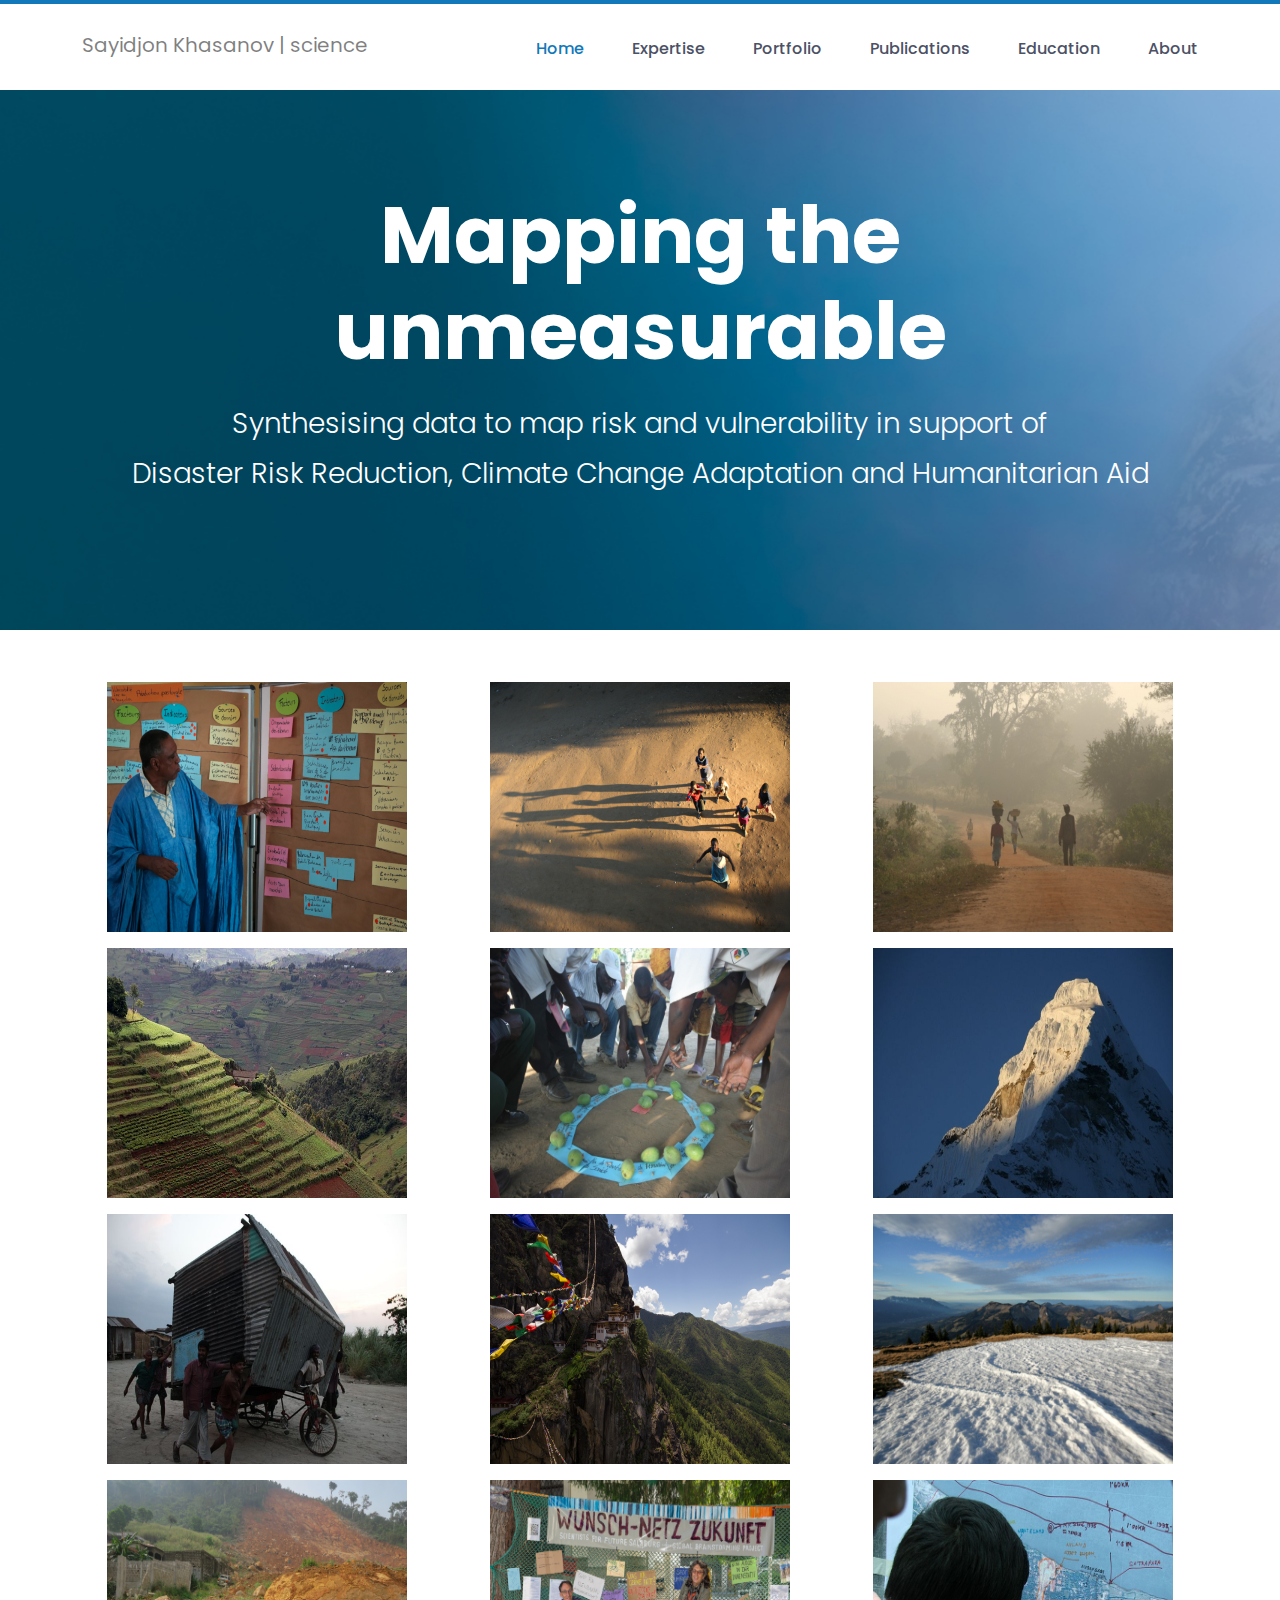
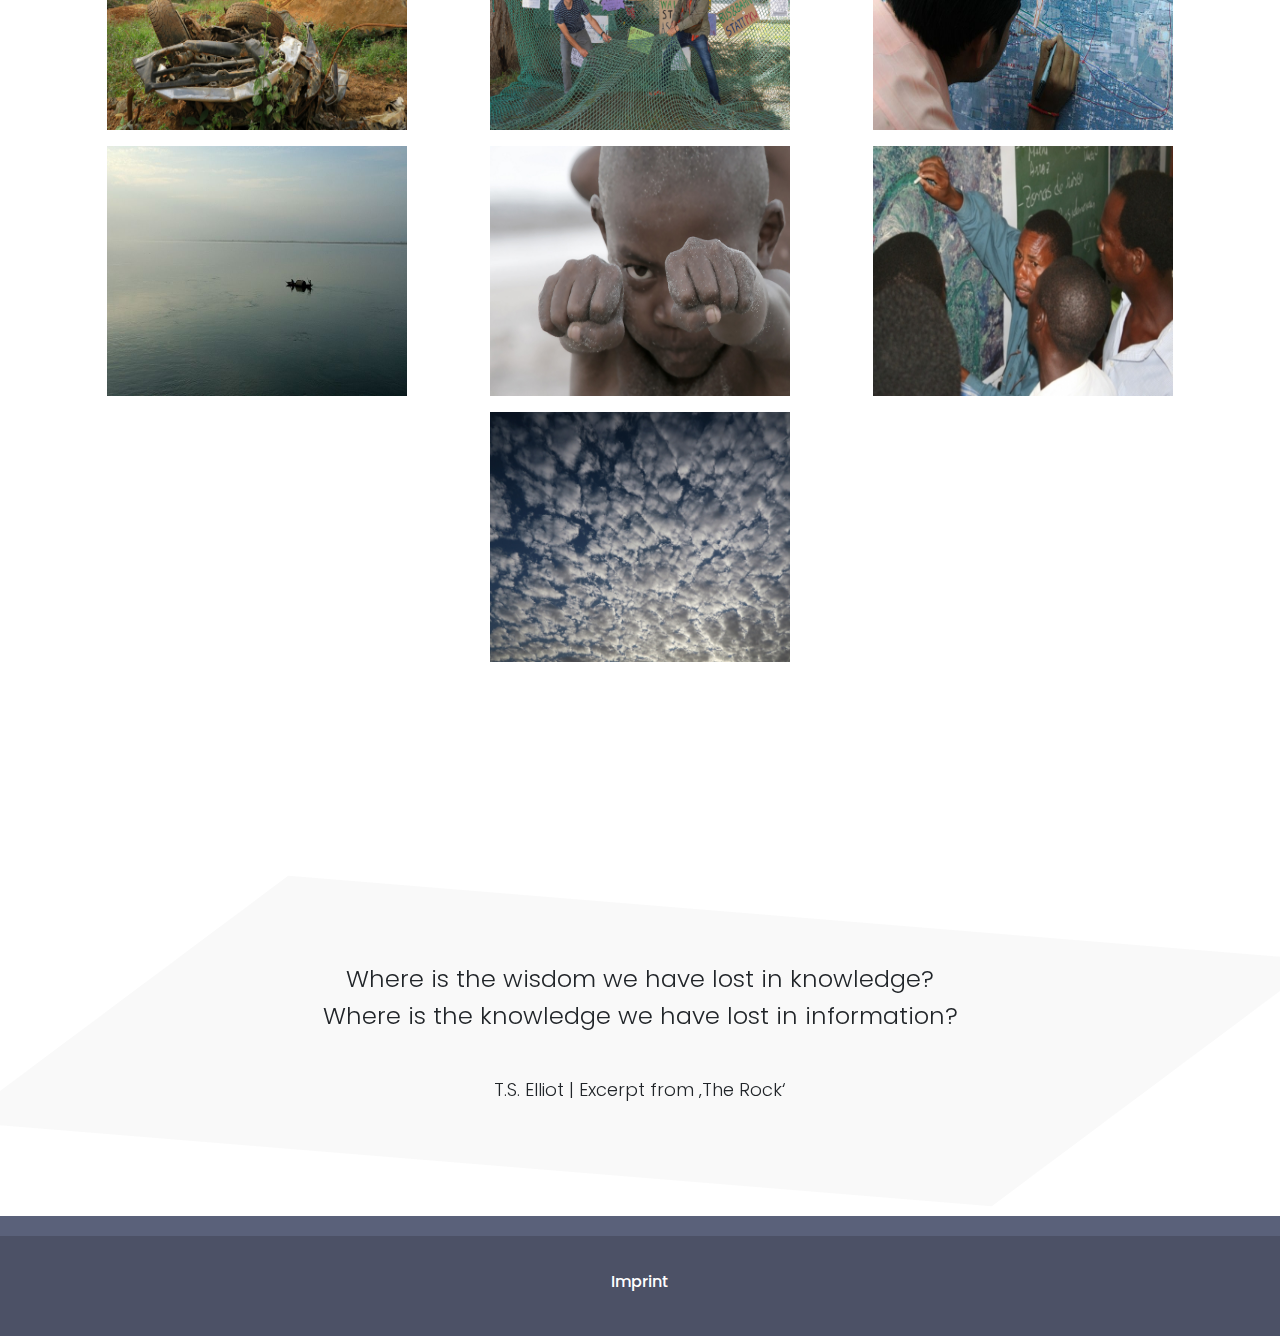
==== index.html @ e7ad840d "new change education and portfolio" ====
<!DOCTYPE html>
<html lang="en">
  <head>
    <meta charset="UTF-8" />
    <meta http-equiv="X-UA-Compatible" content="IE=edge" />
    <meta name="viewport" content="width=device-width, initial-scale=1.0" />
    <title>Document</title>
    <link rel="stylesheet" href="./css/bootstrap.css" />
    <link rel="stylesheet" href="./css/style.css" />
    <link rel="preconnect" href="https://fonts.googleapis.com" />
    <link rel="preconnect" href="https://fonts.gstatic.com" crossorigin />
    <link
      href="https://fonts.googleapis.com/css2?family=Poppins:wght@100;200;300;400;500;600;700;800;900&display=swap"
      rel="stylesheet"
    />
  </head>
  <body>
    <!-- navbar -->
    <div class="navbar-line position-fixed w-100 z-3 top-0"></div>

    <nav class="navbar position-fixed w-100 bg-white z-2 top-0">
      <div class="container">
        <div class="navbar-logo text-black-50">Sayidjon Khasanov | science</div>
        <ul
          class="navbar-links list-unstyled d-lg-flex d-none align-items-center mt-4 gap-5"
        >
          <li>
            <a
              href="index.html"
              class="navbar-link text-decoration-none blue-color"
              >Home</a
            >
          </li>
          <li>
            <a href="exspertise.html" class="navbar-link text-decoration-none"
              >Expertise</a
            >
          </li>
          <li>
            <a href="portfolio.html" class="navbar-link text-decoration-none"
              >Portfolio</a
            >
          </li>
          <li>
            <a href="publications.html" class="navbar-link text-decoration-none"
              >Publications</a
            >
          </li>
          <li>
            <a href="teaching.html" class="navbar-link text-decoration-none"
              >Education</a
            >
          </li>
          <li>
            <a href="about.html" class="navbar-link text-decoration-none"
              >About</a
            >
          </li>
        </ul>

        <div class="navbar-bar d-block d-lg-none" onclick="myFunction(this)">
          <div class="bar1"></div>
          <div class="bar2"></div>
          <div class="bar3"></div>
        </div>
      </div>
    </nav>

    <div class="navbar-screen d-none position-fixed flex-column w-100">
      <a href="" class="text-decoration-none py-3">Home</a>
      <a href="exspertise.html" class="text-decoration-none py-3">Expertise</a>
      <a href="portfolio.html" class="text-decoration-none py-3">Portfolio</a>
      <a href="publications.html" class="text-decoration-none py-3"
        >Publications</a
      >
      <a href="teaching.html" class="text-decoration-none py-3">Teaching</a>
      <a href="about.html" class="text-decoration-none py-3">About</a>
    </div>
    <!-- navbar end -->

    <!-- header -->
    <header class="header d-flex justify-content-center align-items-center">
      <div class="container">
        <h1 class="display-1 fw-bold header-heading text-white text-center">
          Mapping the unmeasurable
        </h1>
        <p class="text-center text-white fs-3 mb-2 fw-light mt-4">
          Synthesising data to map risk and vulnerability in support of
        </p>

        <p class="text-center text-white fs-3 mb-2 fw-light">
          Disaster Risk Reduction, Climate Change Adaptation and Humanitarian
          Aid
        </p>
      </div>
    </header>
    <!-- header end-->

    <!-- images -->
    <div class="container mt-5">
      <div class="row d-flex text-center gap-2">
        <div class="col p-1">
          <div class="box-2">
            <img src="images/col-1.jpg" alt="" />
          </div>
        </div>

        <div class="col p-1">
          <div class="box-2">
            <img src="images/col-2.jpg" alt="" />
          </div>
        </div>

        <div class="col p-1">
          <div class="box-2">
            <img src="images/col-3.jpg" alt="" />
          </div>
        </div>

        <div class="col p-1">
          <div class="box-2">
            <img src="images/col-4.jpg" alt="" />
          </div>
        </div>

        <div class="col p-1">
          <div class="box-2">
            <img src="images/col-5 (2).jpg" alt="" />
          </div>
        </div>

        <div class="col p-1">
          <div class="box-2">
            <img src="images/col-7.jpg" alt="" />
          </div>
        </div>

        <div class="col p-1">
          <div class="box-2">
            <img src="images/col-6.jpg" alt="" />
          </div>
        </div>

        <div class="col p-1">
          <div class="box-2">
            <img src="images/col-8.jpg" alt="" />
          </div>
        </div>

        <div class="col p-1">
          <div class="box-2">
            <img src="images/col-9.jpg" alt="" />
          </div>
        </div>

        <div class="col p-1">
          <div class="box-2">
            <img src="images/col-10.jpg" alt="" />
          </div>
        </div>

        <div class="col p-1">
          <div class="box-2">
            <img src="images/col-11.jpg" alt="" />
          </div>
        </div>

        <div class="col p-1">
          <div class="box-2">
            <img src="images/col-12.jpg" alt="" />
          </div>
        </div>

        <div class="col p-1">
          <div class="box-2">
            <img src="images/col-13.jpg" alt="" />
          </div>
        </div>

        <div class="col p-1">
          <div class="box-2">
            <img src="images/col-14.jpg" alt="" />
          </div>
        </div>

        <div class="col p-1">
          <div class="box-2">
            <img src="images/col-15.jpg" alt="" />
          </div>
        </div>

        <div class="col p-1">
          <div class="box-2">
            <img src="images/col-16.jpg" alt="" />
          </div>
        </div>
      </div>
    </div>
    <!-- images end -->

    <!-- title -->
    <div
      class="title position-relative d-flex justify-content-center align-items-center"
    >
      <div class="z-2 bg-text text-center">
        <h2 class="display-1">
          Where is the wisdom we have lost in knowledge?
        </h2>
        <h2 class="display-1">
          Where is the knowledge we have lost in information?
        </h2>
        <p class="mt-5 display-1">T.S. Elliot | Excerpt from ‚The Rock‘</p>
      </div>

      <div
        class="z-1 container text-center title-text position-absolute top-0"
      ></div>
    </div>
    <!-- title end -->

    <!-- footer -->
    <div class="footer">
      <div class="footer-line"></div>

      <div
        class="footer-container d-flex justify-content-center align-items-center"
      >
        <h6>Imprint</h6>
      </div>
    </div>
    <!-- footer end -->
  </body>
  <script src="./js/bootstrap.bundle.min.js"></script>
  <script src="./js/script.js"></script>
</html>
---- css/style.css ----
* {
  font-family: "Poppins";
  font-weight: 400;
}
.navbar-line {
  border: 2px solid #1278b9;
}
.navbar {
  min-height: 90px;
  top: 0;
}
.navbar-logo {
  font-size: 20px;
}
.navbar-link {
  color: #4c5166;
  font-weight: 500;
  font-size: 16px;
}
.blue-color,
.navbar-link:hover,
.navbar-link:active {
  color: #1278b9;
}
.navbar-bar {
  display: inline-block;
  cursor: pointer;
}
.bar1,
.bar2,
.bar3 {
  width: 35px;
  height: 5px;
  margin: 6px 0;
  transition: 0.4s;
  background-color: #1278b9;
}
.change {
  transform: rotate(360deg);
  transition: 0.5s;
}
.change .bar1 {
  transform: translate(0, 11px) rotate(-45deg);
}
.change .bar2 {
  opacity: 0;
}
.change .bar3 {
  transform: translate(0, -11px) rotate(45deg);
}
.navbar-screen {
  top: 90px;
  height: 195px;
  overflow: scroll;
}
.navbar-screen a {
  display: flex;
  align-items: center;
  padding-left: 8%;
  color: #333;
  background-color: white;
}
.navbar-screen a:hover {
  background-color: #1278b9;
  color: white;
  width: 100%;
}
/* header */
.header {
  background-image: url(../images/heading_bg.jpg);
  min-height: 570px;
  background-size: cover;
  margin-top: 60px;
  background-attachment: fixed;
}

/* images */
.box-1 img {
  width: 300px;
  height: 250px;
}

.box-2 img {
  width: 300px;
  height: 250px;
}

.box-2 {
  overflow: hidden;
}

.box-2 img:hover {
  transform: scale(1.1);
  transition: 1s;
}
/* images end */

/* title */
.title {
  margin-top: 200px;
  width: 100%;
  height: 350px;
  overflow: hidden;
}
.title-text {
  width: 100%;
  height: 100%;
  background-color: rgba(226, 226, 226, 0.2);
  transform: skew(-50deg) rotateX(45deg) rotate(6deg);
}

.title-text h2 {
  font-weight: 400;
}

.bg-text h2 {
  font-size: 24px;
}

.bg-text p {
  font-size: 18px;
}
/* title end */

/* footer */
.footer-line {
  width: 100%;
  height: 20px;
  background-color: #5a617a;
}

.footer-container {
  width: 100%;
  height: 100px;
  background-color: #4c5166;
  color: rgba(255, 255, 255, 1);
  font-weight: 300;
}
/* footer end */
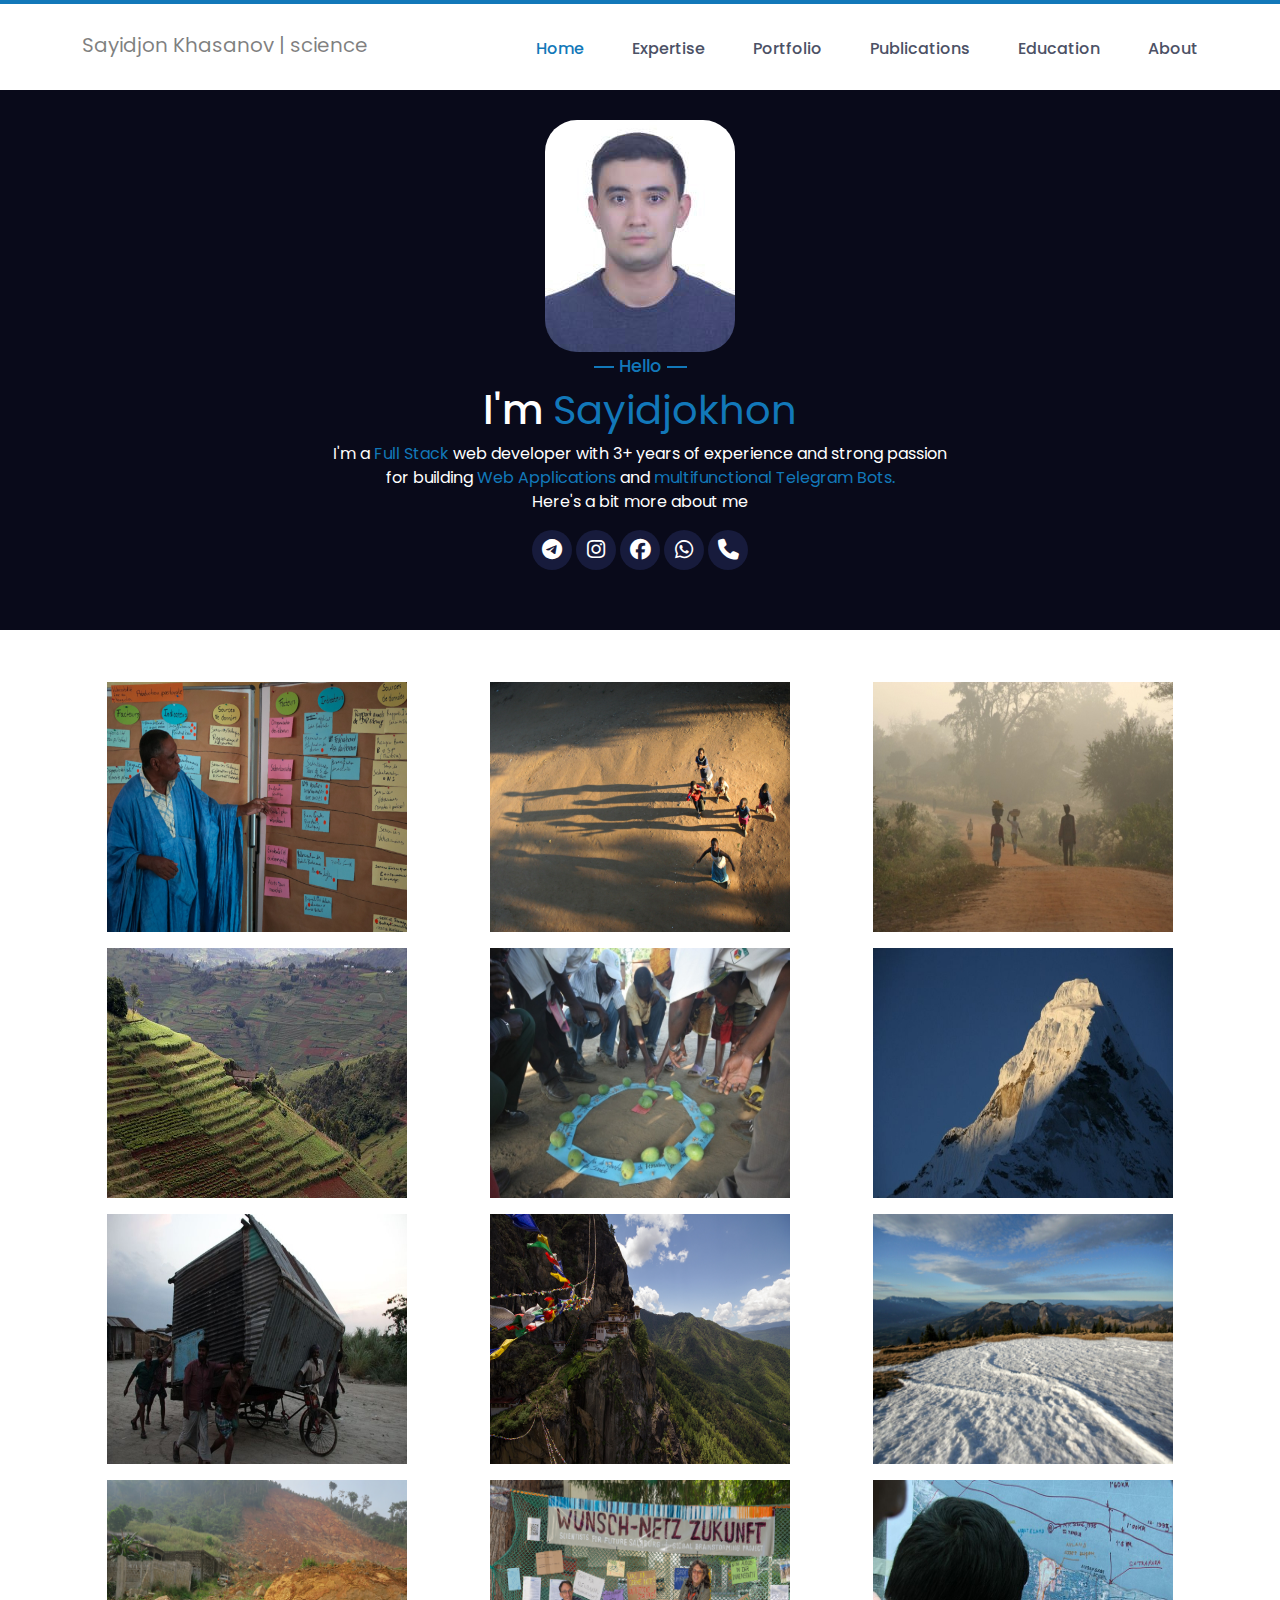
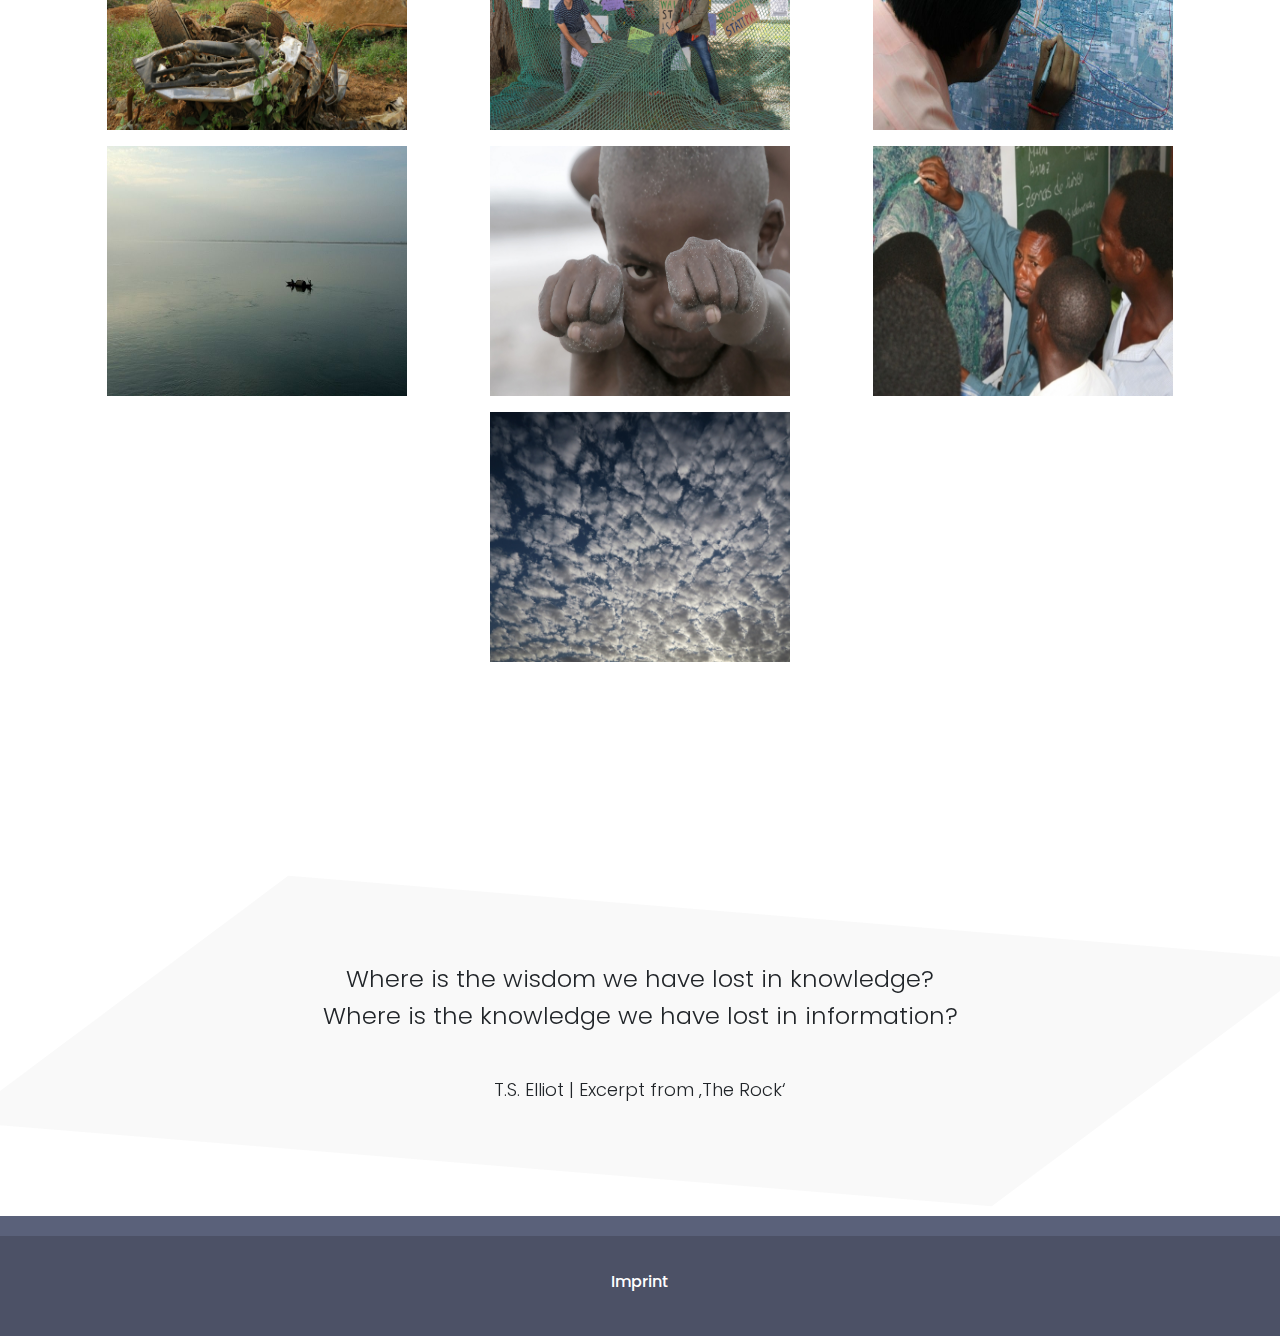
==== commit 38e57e43: "new home" ====
--- a/index.html
+++ b/index.html
@@ -13,6 +13,10 @@
       href="https://fonts.googleapis.com/css2?family=Poppins:wght@100;200;300;400;500;600;700;800;900&display=swap"
       rel="stylesheet"
     />
+    <link
+      rel="stylesheet"
+      href="https://cdnjs.cloudflare.com/ajax/libs/font-awesome/6.5.1/css/all.min.css"
+    />
   </head>
   <body>
     <!-- navbar -->
@@ -79,22 +83,32 @@
     <!-- navbar end -->
 
     <!-- header -->
-    <header class="header d-flex justify-content-center align-items-center">
-      <div class="container">
-        <h1 class="display-1 fw-bold header-heading text-white text-center">
-          Mapping the unmeasurable
-        </h1>
-        <p class="text-center text-white fs-3 mb-2 fw-light mt-4">
-          Synthesising data to map risk and vulnerability in support of
+    <header
+      class="header d-flex justify-content-center align-items-center text-white"
+    >
+      <div
+        class="container d-flex flex-column align-items-center justify-content-center"
+      >
+        <img class="rounded-5" src="./images/avatar-img.jpg" alt="" />
+        <h6 class="mt-1">Hello</h6>
+        <h1>I'm <span class="title-color">Sayidjokhon</span></h1>
+        <p class="header-info">
+          I'm a <span class="title-color">Full Stack</span> web developer with
+          3+ years of experience and strong passion for building
+          <span class="title-color">Web Applications</span> and
+          <span class="title-color">multifunctional Telegram Bots.</span> <br />
+          Here's a bit more about me
         </p>
-
-        <p class="text-center text-white fs-3 mb-2 fw-light">
-          Disaster Risk Reduction, Climate Change Adaptation and Humanitarian
-          Aid
-        </p>
+        <div class="header-icons d-flex column-gap-1">
+          <a href=""><i class="fa-brands fa-telegram"></i></a>
+          <a href=""><i class="fa-brands fa-instagram"></i></a>
+          <a href=""><i class="fa-brands fa-facebook"></i></a>
+          <a href=""><i class="fa-brands fa-whatsapp"></i></a>
+          <a href=""><i class="fa-solid fa-phone"></i></a>
+        </div>
       </div>
     </header>
-    <!-- header end-->
+    <!-- header end -->
 
     <!-- images -->
     <div class="container mt-5">
--- a/css/style.css
+++ b/css/style.css
@@ -67,11 +67,54 @@
 }
 /* header */
 .header {
-  background-image: url(../images/heading_bg.jpg);
+  background: #090a1a;
   min-height: 570px;
   background-size: cover;
   margin-top: 60px;
   background-attachment: fixed;
+}
+.header h6 {
+  font-size: 1.1rem;
+  color: #1278b9;
+  display: flex;
+  align-items: center;
+  gap: 5px;
+}
+.header h6::after,
+.header h6::before {
+  content: "";
+  width: 20px;
+  height: 2px;
+  background-color: #1278b9;
+  display: flex;
+}
+.title-color {
+  color: #1278b9;
+}
+.header-info {
+  max-width: 630px;
+  text-align: center;
+}
+.header-icons a {
+  width: 40px;
+  height: 40px;
+  background-color: #171b3c;
+  display: flex;
+  justify-content: center;
+  align-items: center;
+  border-radius: 50%;
+  text-decoration: none;
+}
+.fa-brands,
+.fa-phone {
+  font-size: 1.3rem;
+}
+.fa-instagram,
+.fa-facebook,
+.fa-whatsapp,
+.fa-phone,
+.fa-telegram {
+  color: white;
 }
 
 /* images */
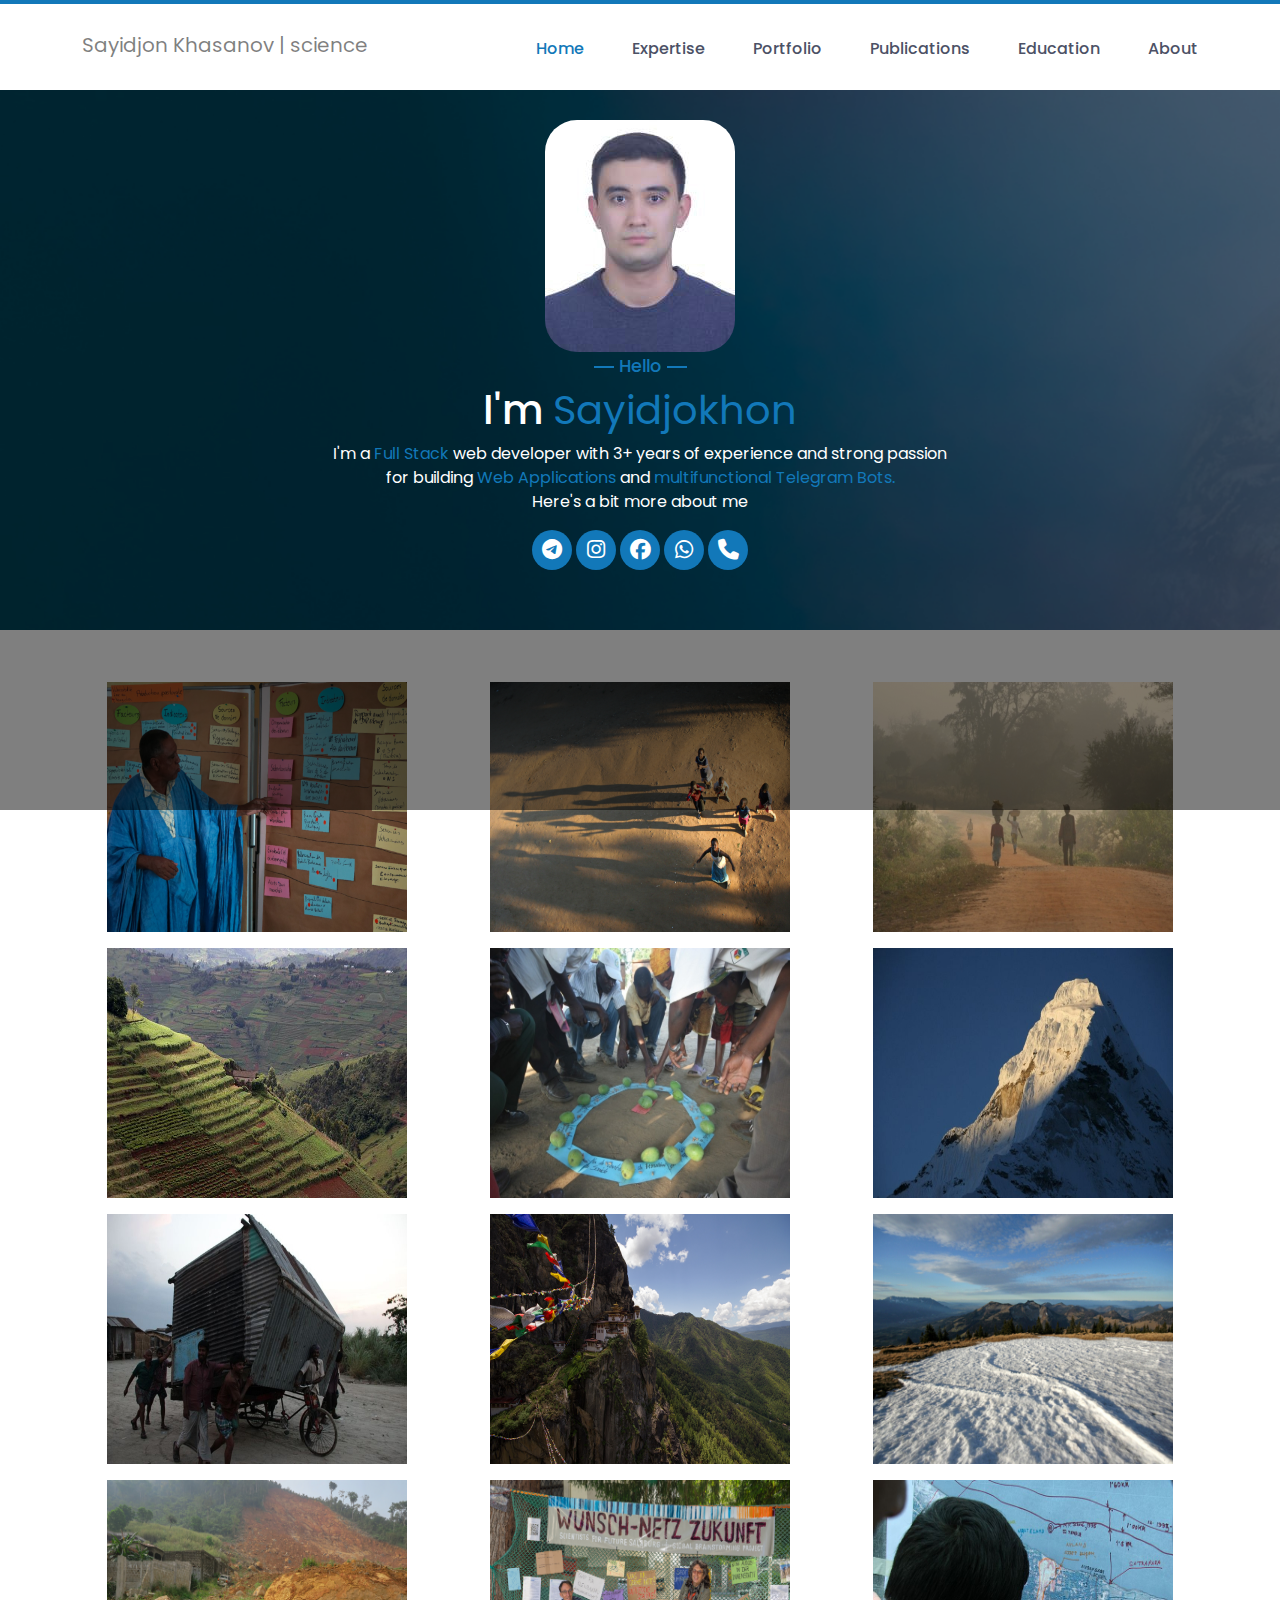
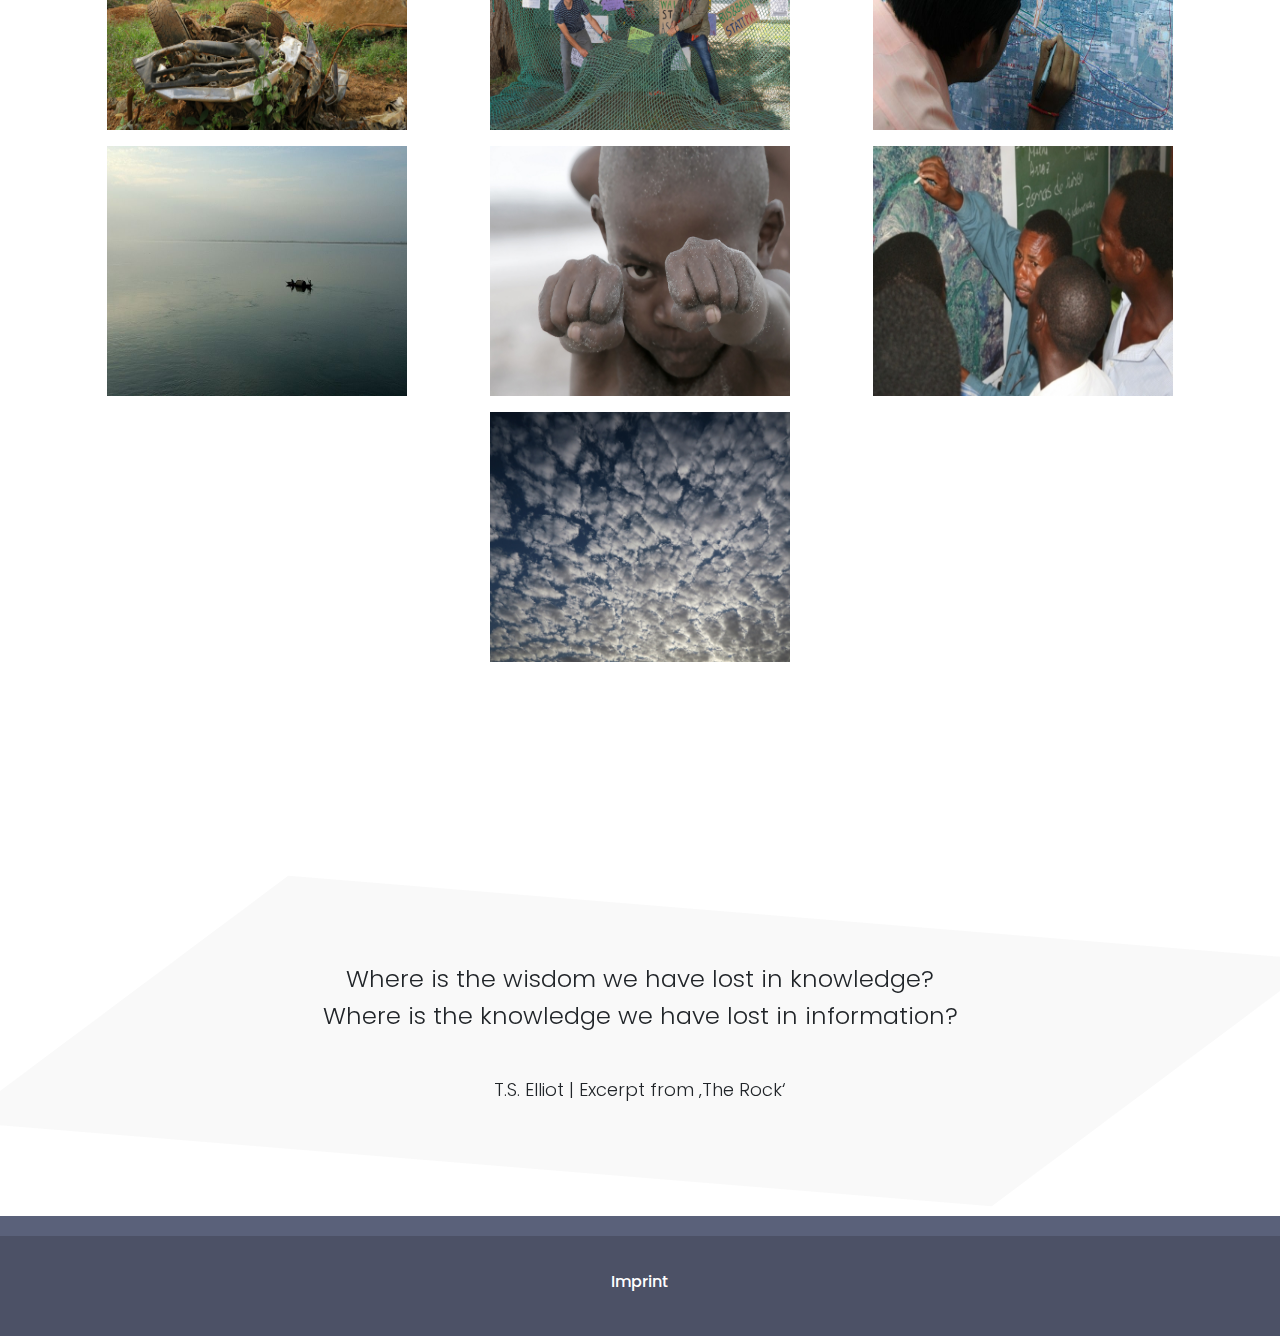
==== commit b098d2cb: "new home" ====
--- a/index.html
+++ b/index.html
@@ -84,10 +84,10 @@
 
     <!-- header -->
     <header
-      class="header d-flex justify-content-center align-items-center text-white"
+      class="header d-flex justify-content-center align-items-center text-white z-0"
     >
       <div
-        class="container d-flex flex-column align-items-center justify-content-center"
+        class="container d-flex flex-column align-items-center justify-content-center z-1"
       >
         <img class="rounded-5" src="./images/avatar-img.jpg" alt="" />
         <h6 class="mt-1">Hello</h6>
--- a/css/style.css
+++ b/css/style.css
@@ -67,11 +67,19 @@
 }
 /* header */
 .header {
-  background: #090a1a;
+  background-image: url(../images/heading_bg.jpg);
   min-height: 570px;
   background-size: cover;
   margin-top: 60px;
   background-attachment: fixed;
+}
+.header::before {
+  content: "";
+  position: absolute;
+  top: 0;
+  width: 100%;
+  height: 90%;
+  background-color: rgba(0, 0, 0, 0.5);
 }
 .header h6 {
   font-size: 1.1rem;
@@ -98,7 +106,7 @@
 .header-icons a {
   width: 40px;
   height: 40px;
-  background-color: #171b3c;
+  background-color: #1278b9;
   display: flex;
   justify-content: center;
   align-items: center;
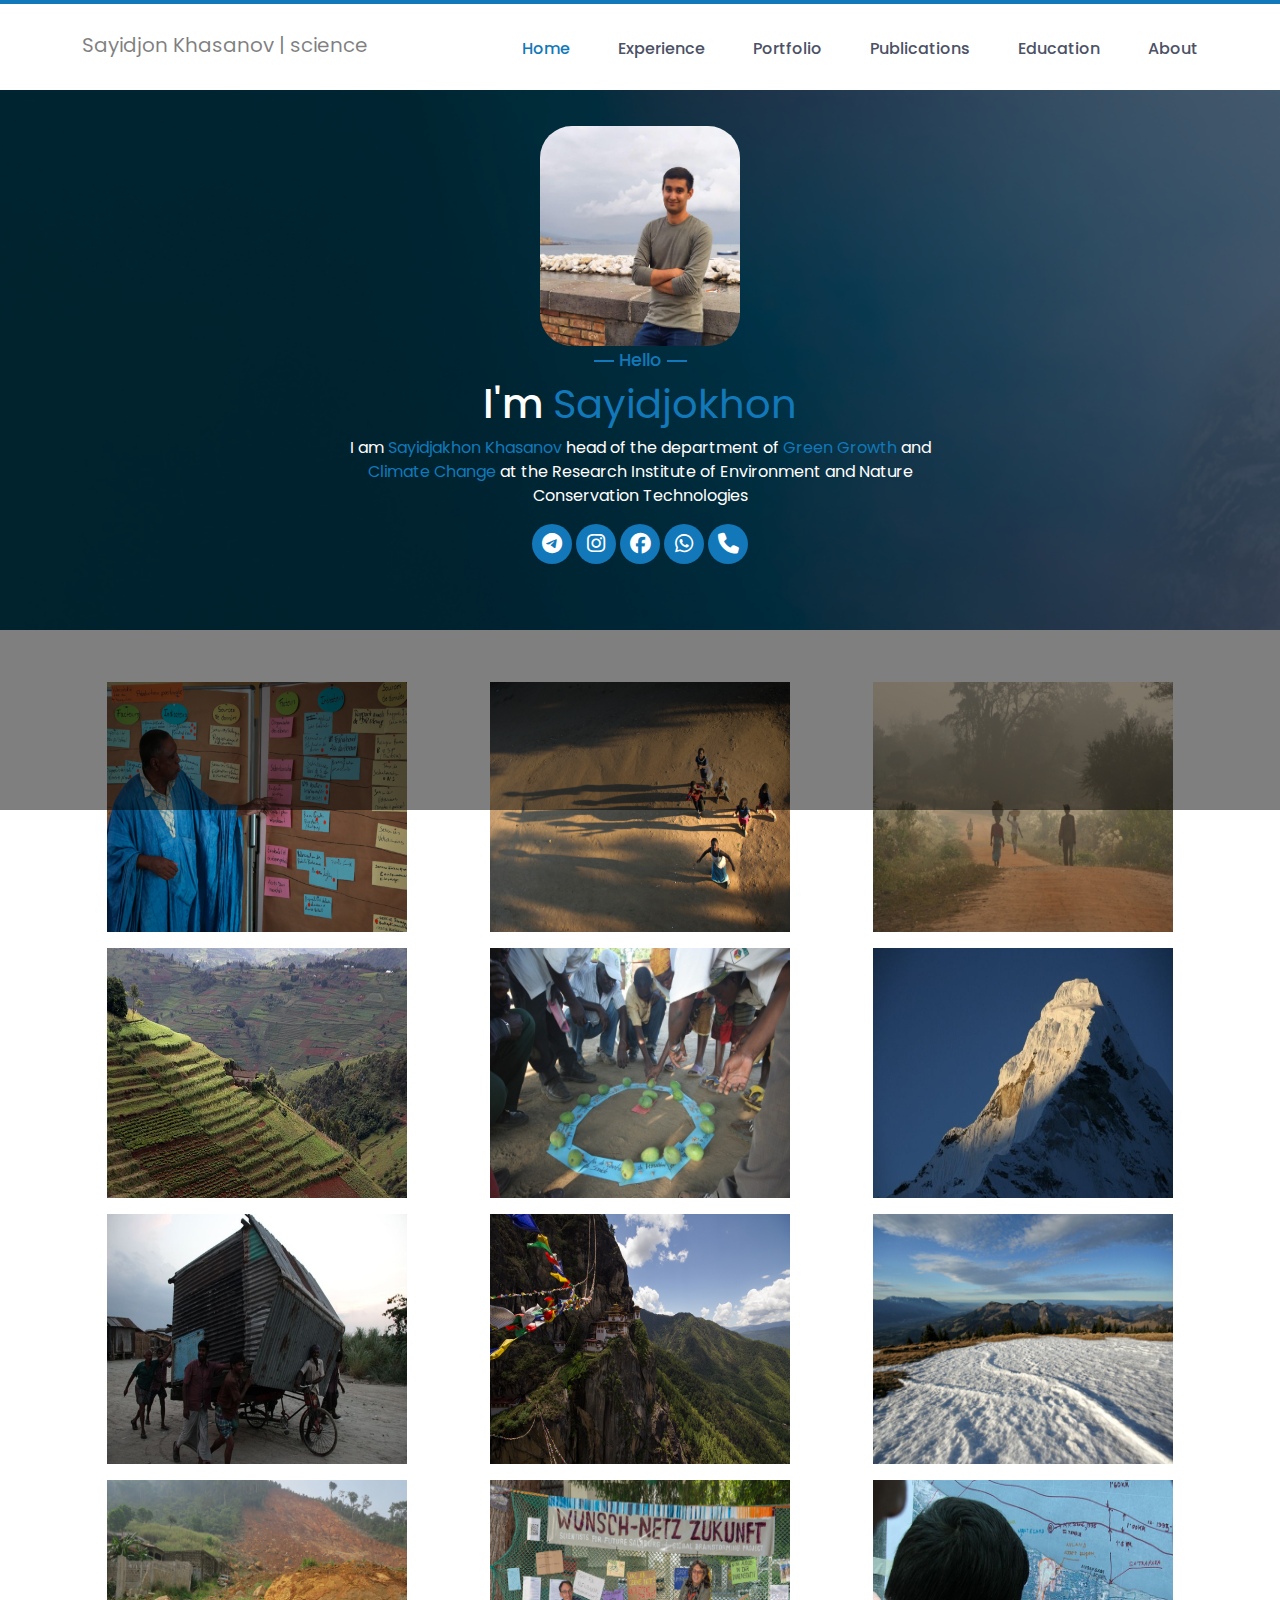
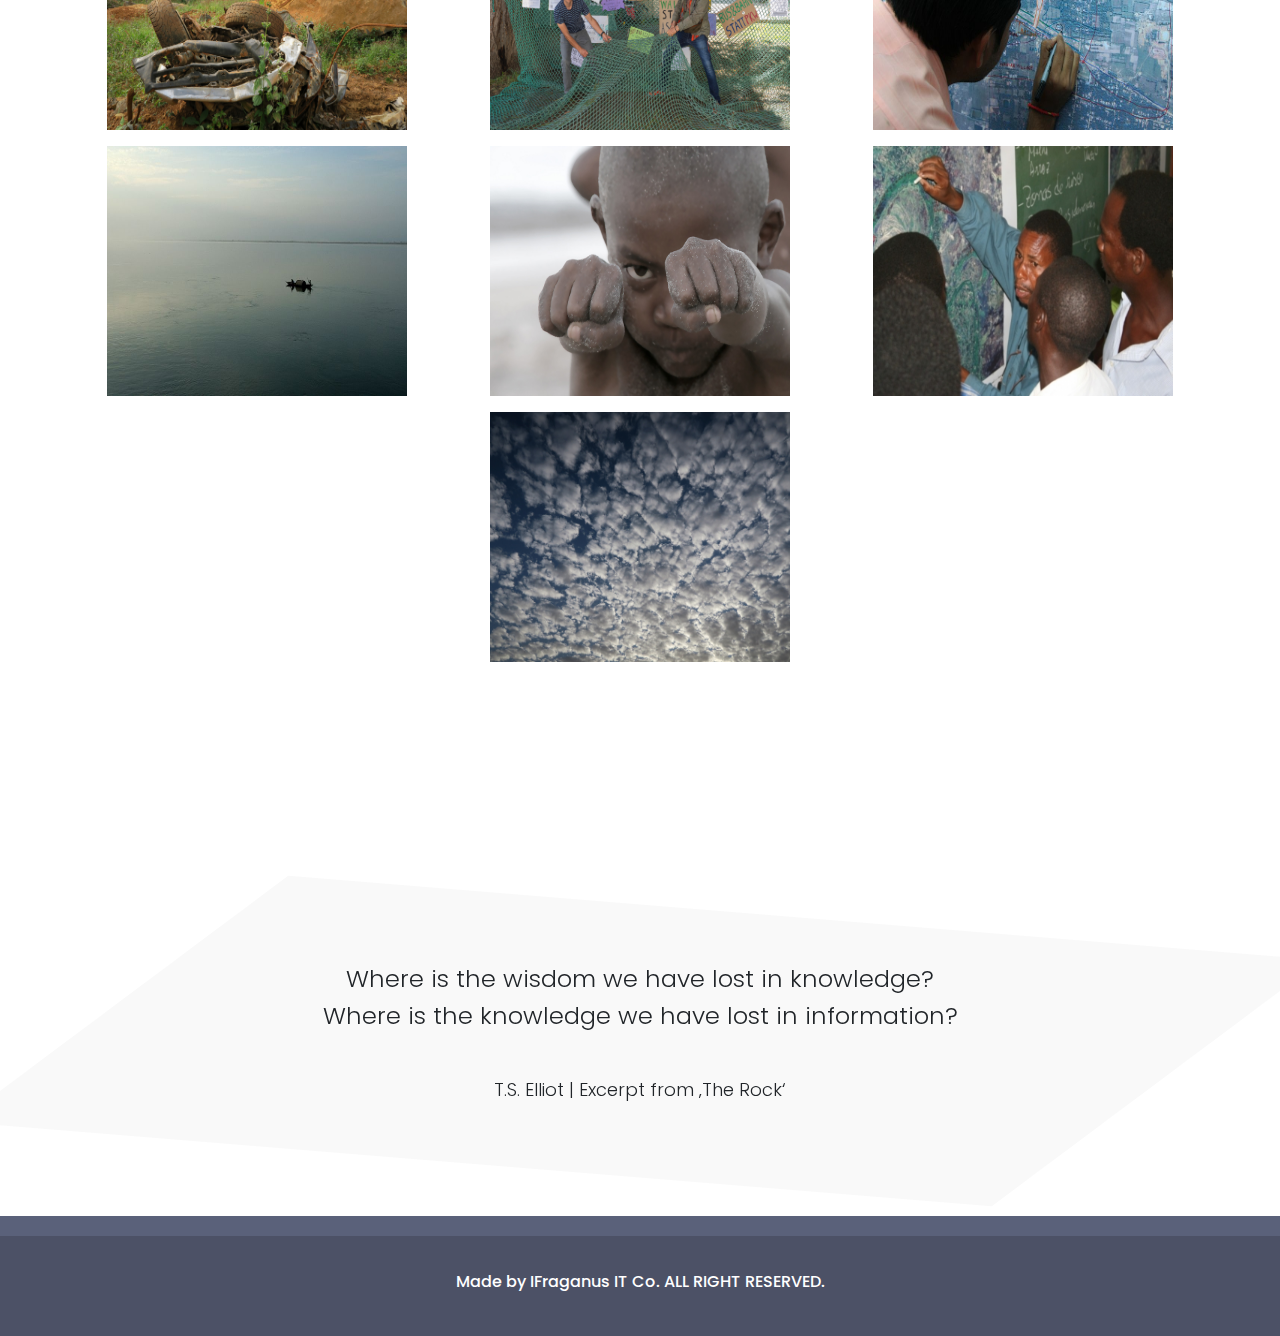
==== commit acd324e8: "new changes" ====
--- a/index.html
+++ b/index.html
@@ -37,7 +37,7 @@
           </li>
           <li>
             <a href="exspertise.html" class="navbar-link text-decoration-none"
-              >Expertise</a
+              >Experience</a
             >
           </li>
           <li>
@@ -72,12 +72,12 @@
 
     <div class="navbar-screen d-none position-fixed flex-column w-100">
       <a href="" class="text-decoration-none py-3">Home</a>
-      <a href="exspertise.html" class="text-decoration-none py-3">Expertise</a>
+      <a href="exspertise.html" class="text-decoration-none py-3">Experience</a>
       <a href="portfolio.html" class="text-decoration-none py-3">Portfolio</a>
       <a href="publications.html" class="text-decoration-none py-3"
         >Publications</a
       >
-      <a href="teaching.html" class="text-decoration-none py-3">Teaching</a>
+      <a href="teaching.html" class="text-decoration-none py-3">Education</a>
       <a href="about.html" class="text-decoration-none py-3">About</a>
     </div>
     <!-- navbar end -->
@@ -89,15 +89,18 @@
       <div
         class="container d-flex flex-column align-items-center justify-content-center z-1"
       >
-        <img class="rounded-5" src="./images/avatar-img.jpg" alt="" />
+        <img
+          class="rounded-5 avatar-img"
+          src="./images/avatar-img.jpg"
+          alt=""
+        />
         <h6 class="mt-1">Hello</h6>
         <h1>I'm <span class="title-color">Sayidjokhon</span></h1>
         <p class="header-info">
-          I'm a <span class="title-color">Full Stack</span> web developer with
-          3+ years of experience and strong passion for building
-          <span class="title-color">Web Applications</span> and
-          <span class="title-color">multifunctional Telegram Bots.</span> <br />
-          Here's a bit more about me
+          I am <span class="blue-color">Sayidjakhon Khasanov</span> head of the
+          department of <span class="blue-color">Green Growth</span> and
+          <span class="blue-color">Climate Change</span> at the Research
+          Institute of Environment and Nature Conservation Technologies
         </p>
         <div class="header-icons d-flex column-gap-1">
           <a href=""><i class="fa-brands fa-telegram"></i></a>
@@ -239,7 +242,7 @@
       <div
         class="footer-container d-flex justify-content-center align-items-center"
       >
-        <h6>Imprint</h6>
+        <h6>Made by IFraganus IT Co. ALL RIGHT RESERVED.</h6>
       </div>
     </div>
     <!-- footer end -->
--- a/css/style.css
+++ b/css/style.css
@@ -124,6 +124,11 @@
 .fa-telegram {
   color: white;
 }
+/* avatar */
+.avatar-img {
+  width: 200px;
+  height: 220px;
+}
 
 /* images */
 .box-1 img {
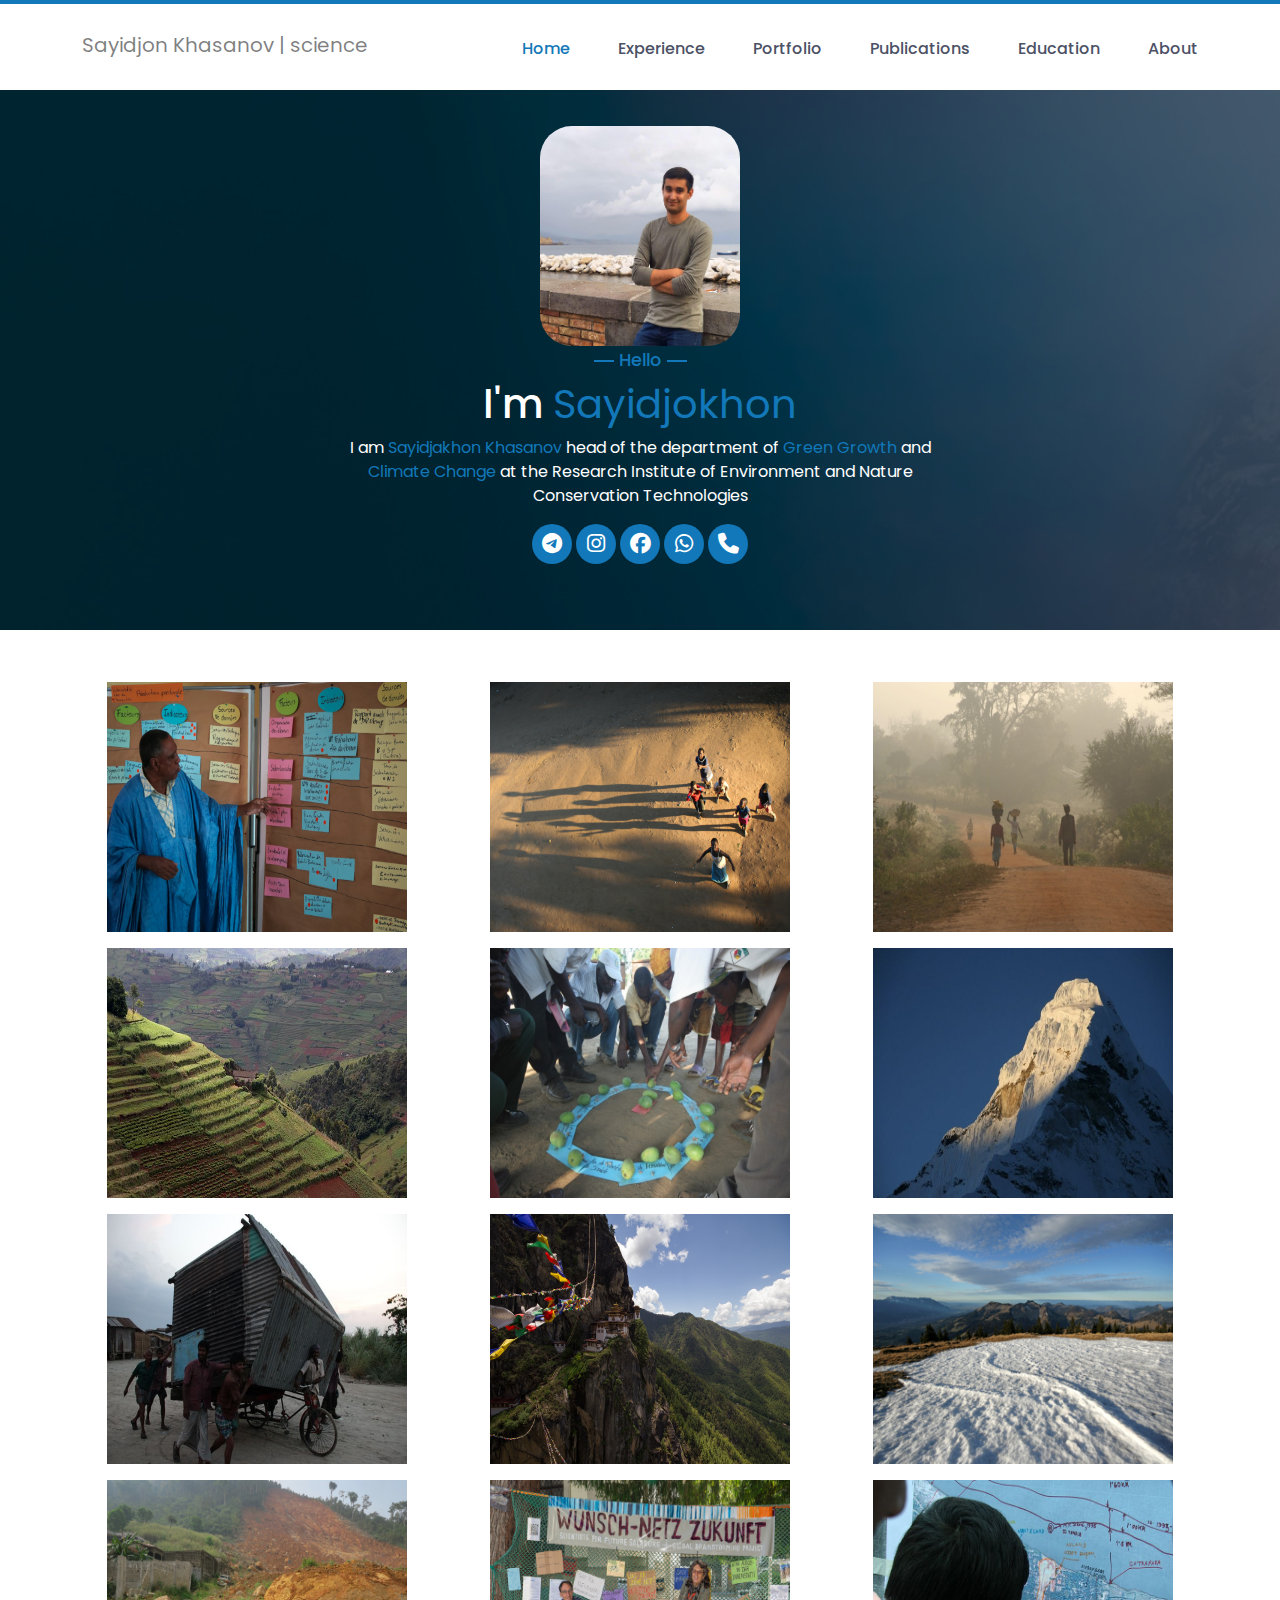
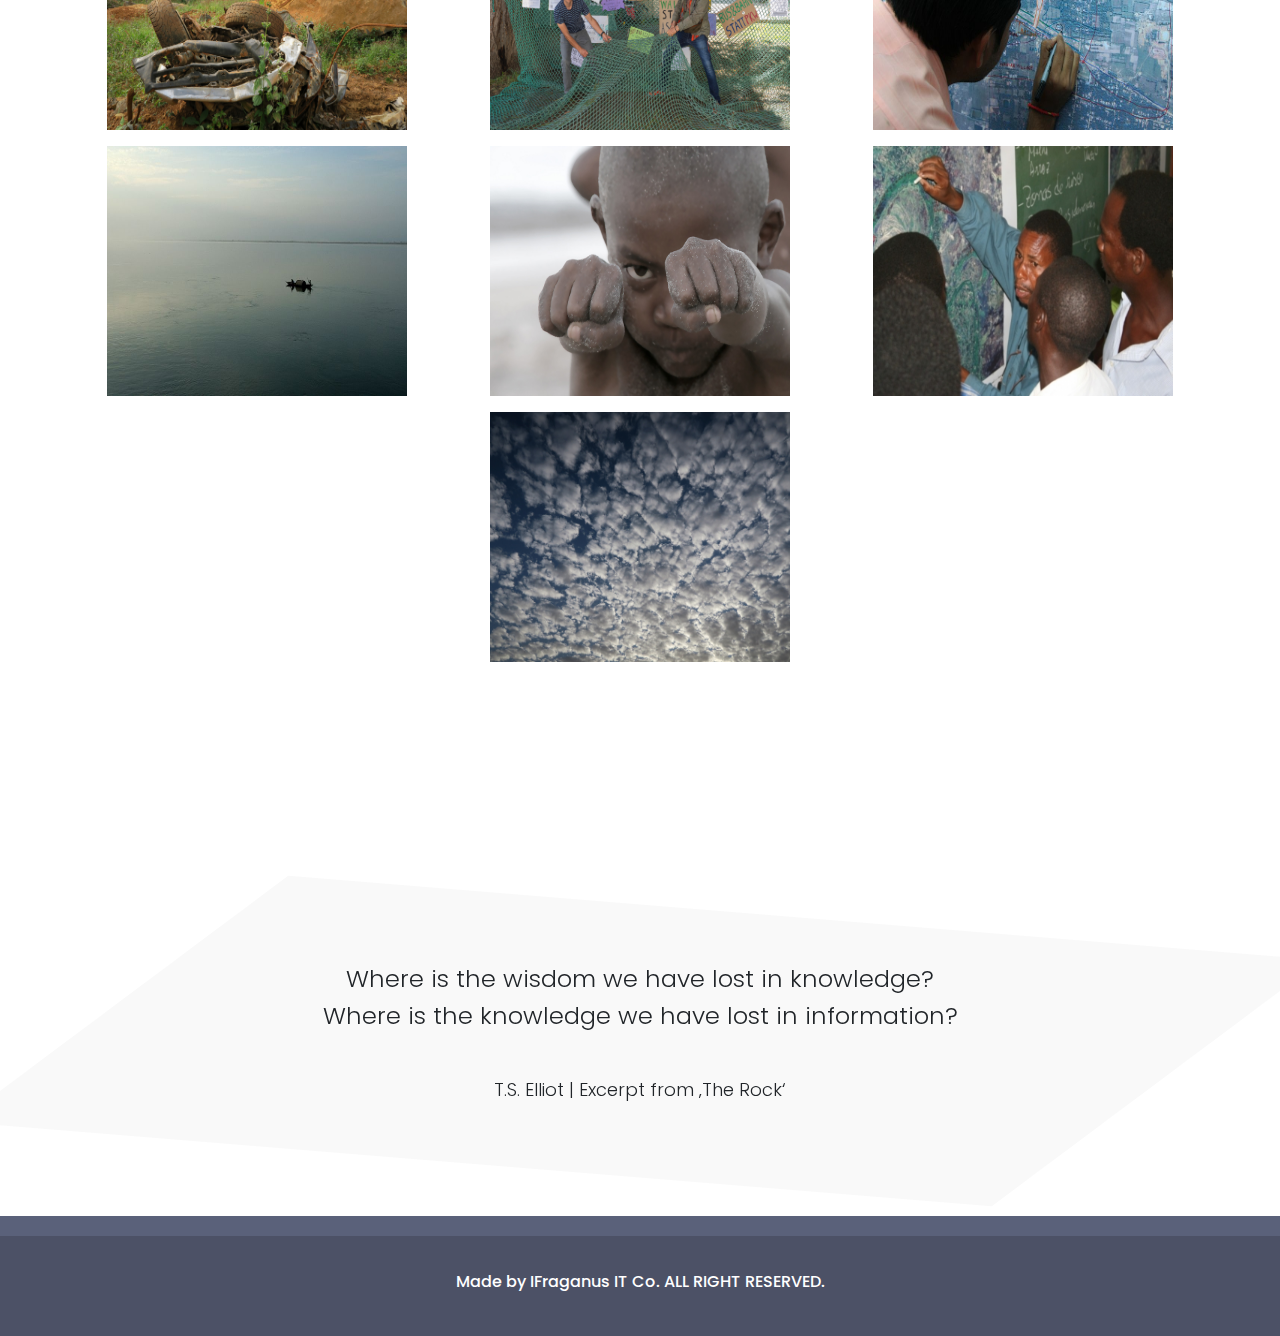
==== commit e802b1de: "more changes" ====
--- a/index.html
+++ b/index.html
@@ -70,7 +70,7 @@
       </div>
     </nav>
 
-    <div class="navbar-screen d-none position-fixed flex-column w-100">
+    <div class="navbar-screen d-none position-fixed flex-column w-100 z-3">
       <a href="" class="text-decoration-none py-3">Home</a>
       <a href="exspertise.html" class="text-decoration-none py-3">Experience</a>
       <a href="portfolio.html" class="text-decoration-none py-3">Portfolio</a>
@@ -219,7 +219,7 @@
     <div
       class="title position-relative d-flex justify-content-center align-items-center"
     >
-      <div class="z-2 bg-text text-center">
+      <div class="z-1 bg-text text-center">
         <h2 class="display-1">
           Where is the wisdom we have lost in knowledge?
         </h2>
@@ -230,7 +230,7 @@
       </div>
 
       <div
-        class="z-1 container text-center title-text position-absolute top-0"
+        class="z-0 container text-center title-text position-absolute top-0"
       ></div>
     </div>
     <!-- title end -->
@@ -242,7 +242,9 @@
       <div
         class="footer-container d-flex justify-content-center align-items-center"
       >
-        <h6>Made by IFraganus IT Co. ALL RIGHT RESERVED.</h6>
+        <h6 class="text-center">
+          Made by IFraganus IT Co. ALL RIGHT RESERVED.
+        </h6>
       </div>
     </div>
     <!-- footer end -->
--- a/css/style.css
+++ b/css/style.css
@@ -72,13 +72,14 @@
   background-size: cover;
   margin-top: 60px;
   background-attachment: fixed;
+  position: relative;
 }
 .header::before {
   content: "";
   position: absolute;
   top: 0;
   width: 100%;
-  height: 90%;
+  height: 100%;
   background-color: rgba(0, 0, 0, 0.5);
 }
 .header h6 {
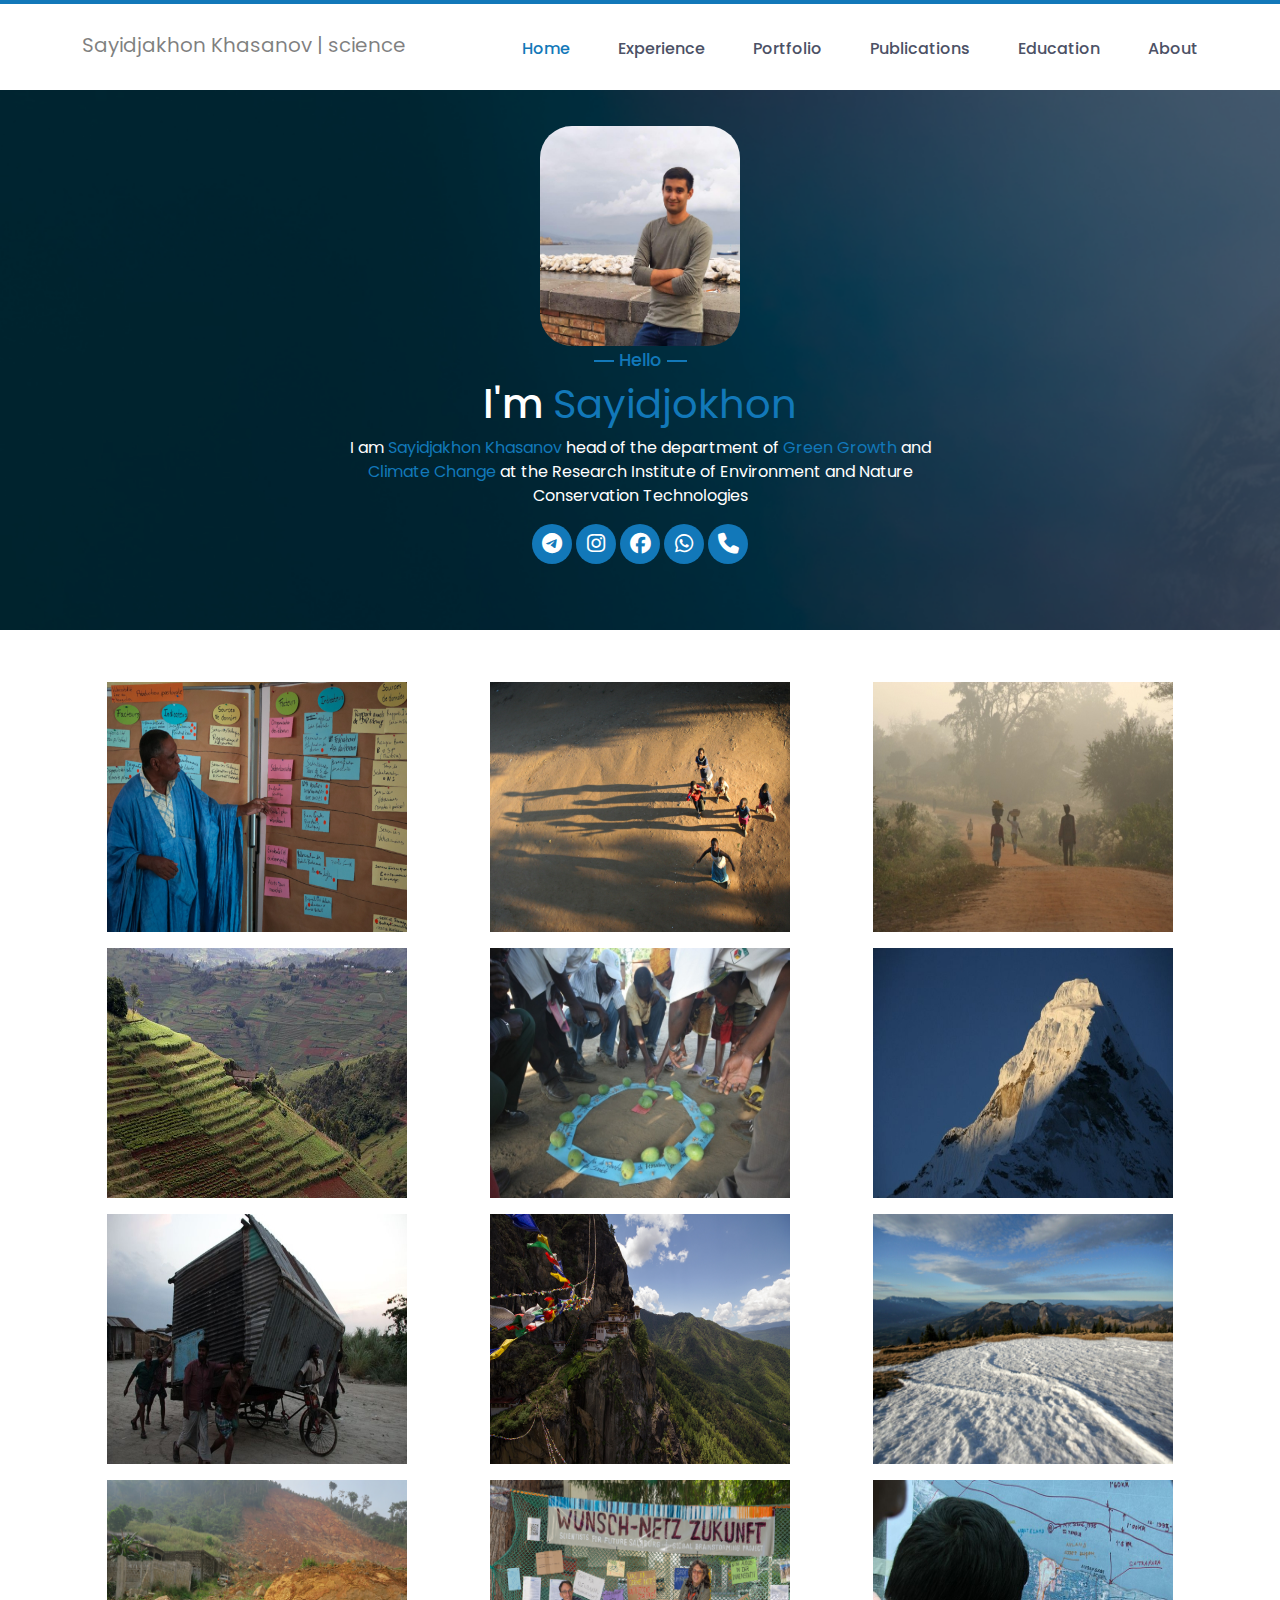
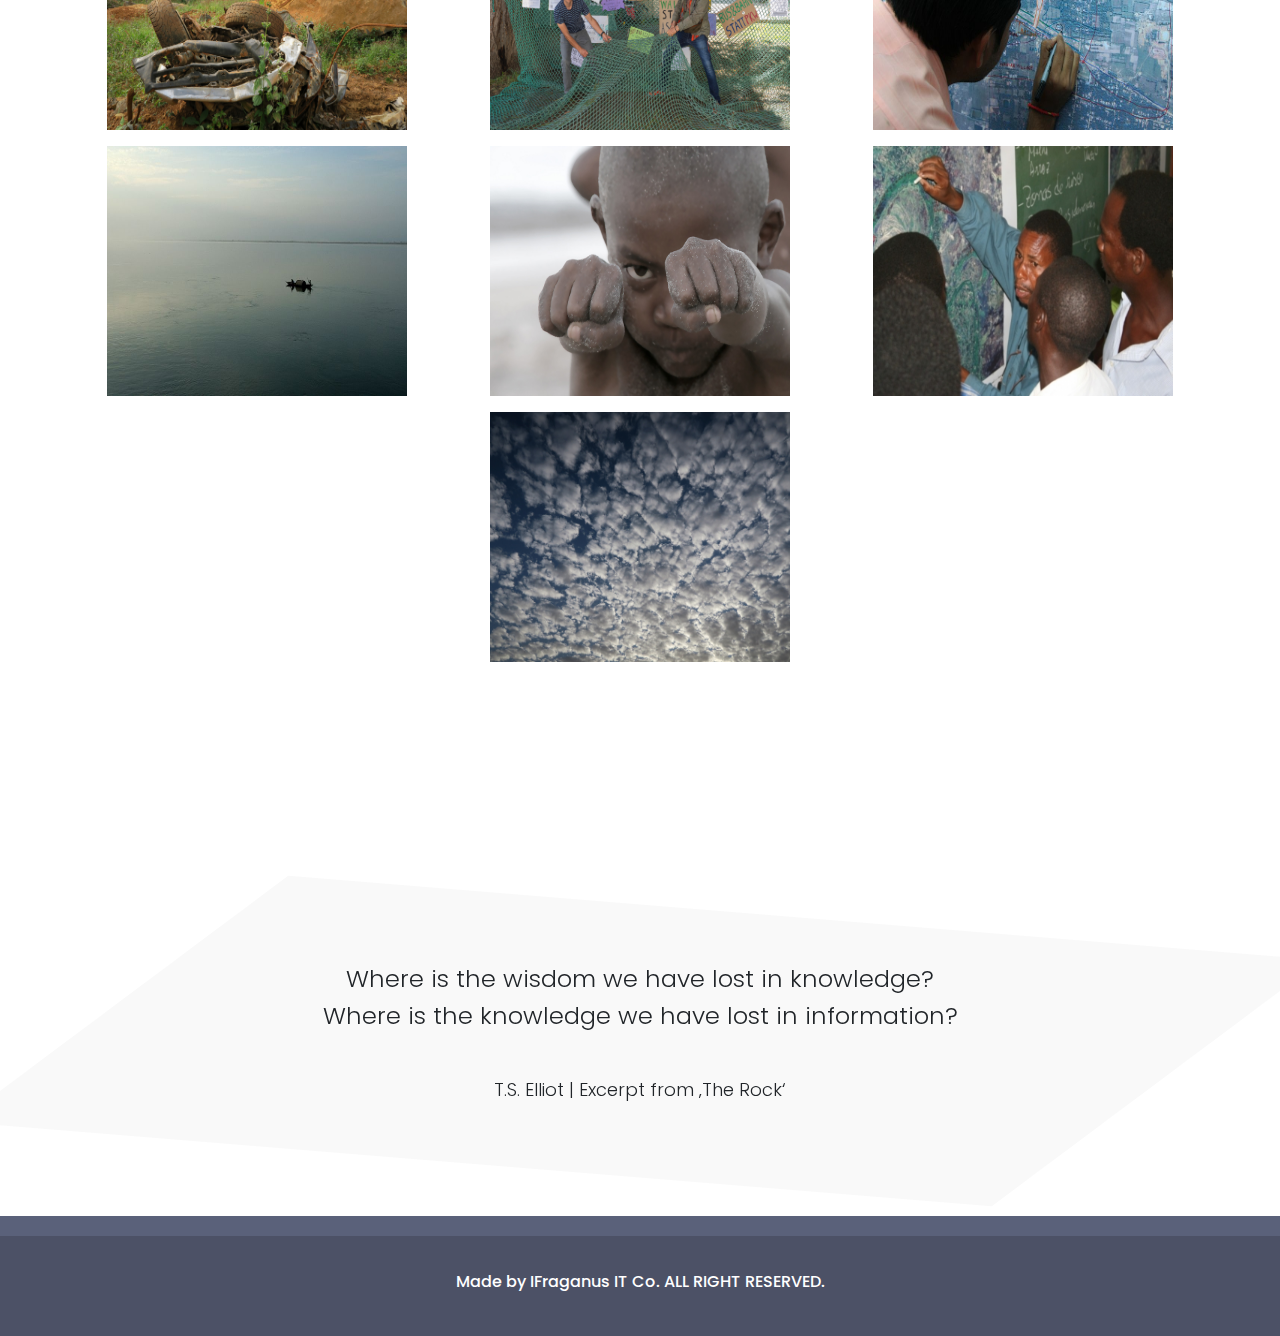
==== commit 6e6c50aa: "changed name" ====
--- a/index.html
+++ b/index.html
@@ -4,7 +4,7 @@
     <meta charset="UTF-8" />
     <meta http-equiv="X-UA-Compatible" content="IE=edge" />
     <meta name="viewport" content="width=device-width, initial-scale=1.0" />
-    <title>Document</title>
+    <title>Sayidjakhon Khasanov</title>
     <link rel="stylesheet" href="./css/bootstrap.css" />
     <link rel="stylesheet" href="./css/style.css" />
     <link rel="preconnect" href="https://fonts.googleapis.com" />
@@ -24,7 +24,9 @@
 
     <nav class="navbar position-fixed w-100 bg-white z-2 top-0">
       <div class="container">
-        <div class="navbar-logo text-black-50">Sayidjon Khasanov | science</div>
+        <div class="navbar-logo text-black-50">
+          Sayidjakhon Khasanov | science
+        </div>
         <ul
           class="navbar-links list-unstyled d-lg-flex d-none align-items-center mt-4 gap-5"
         >
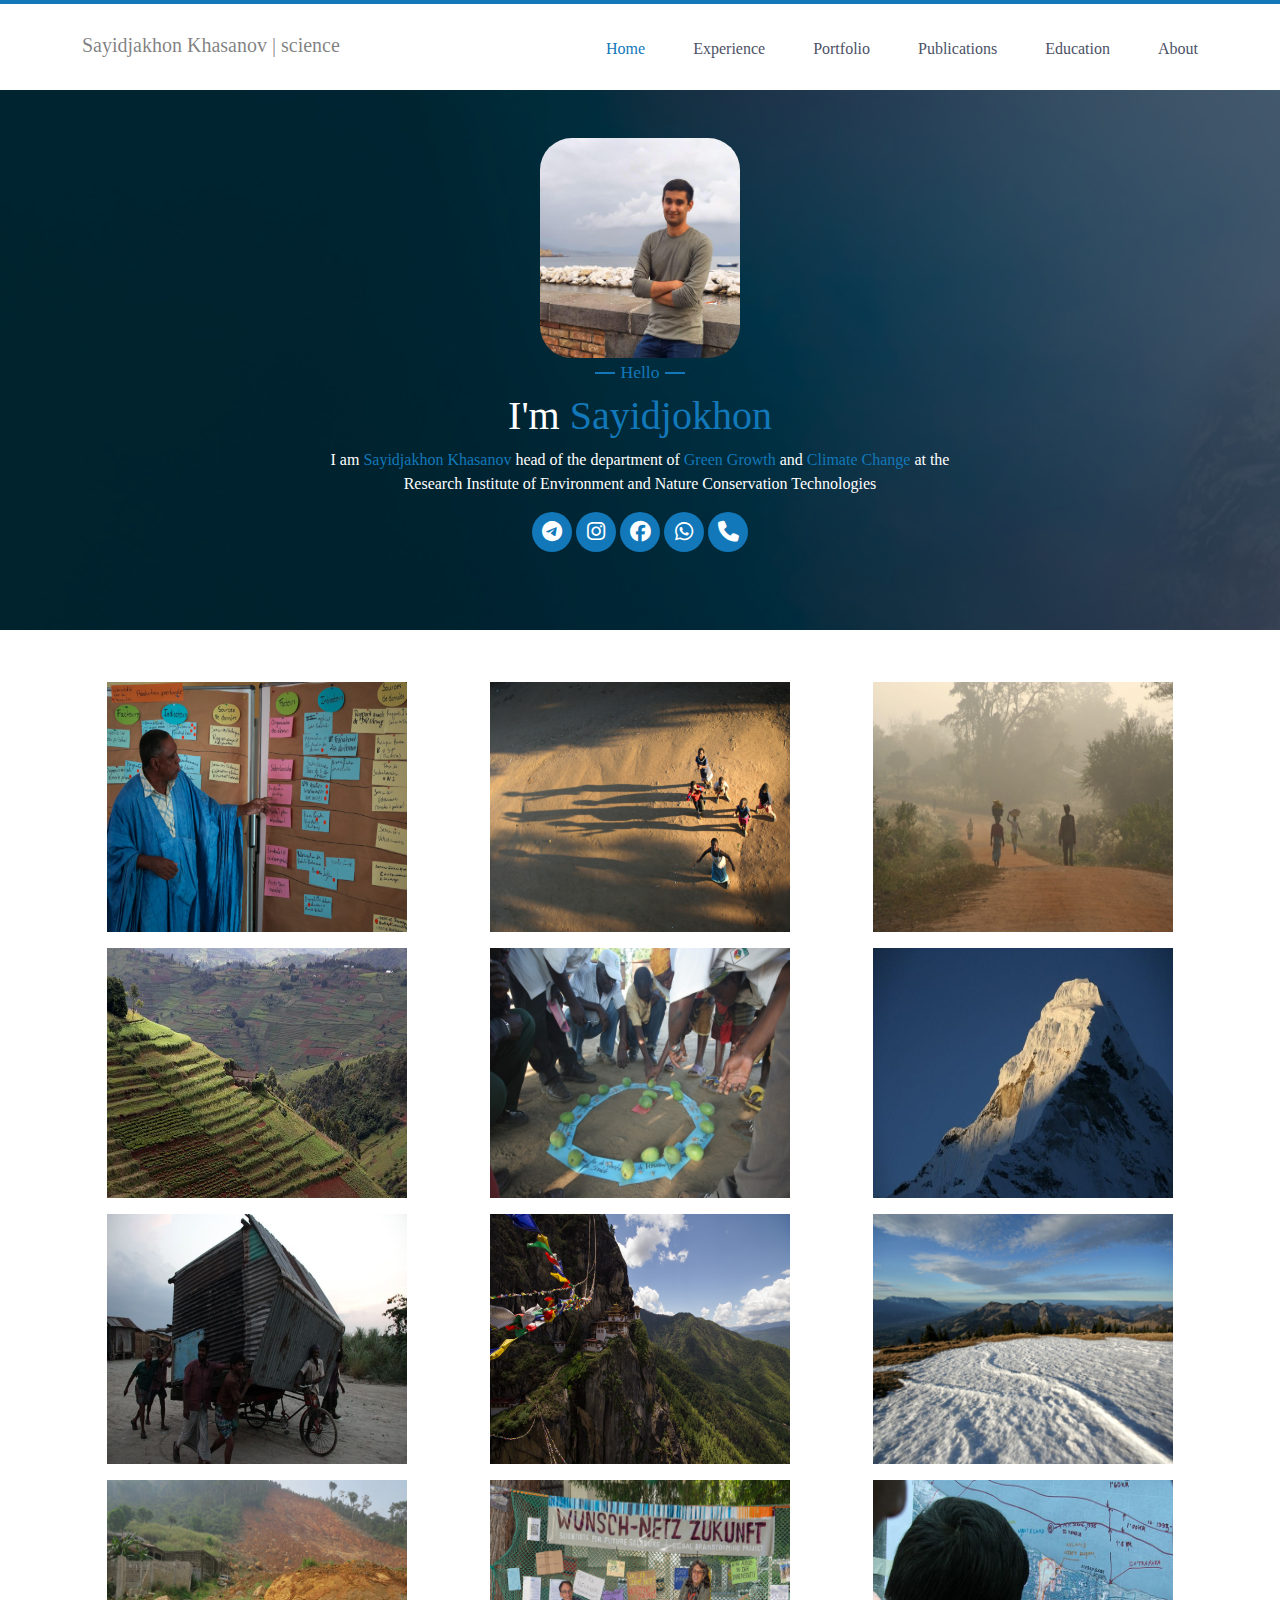
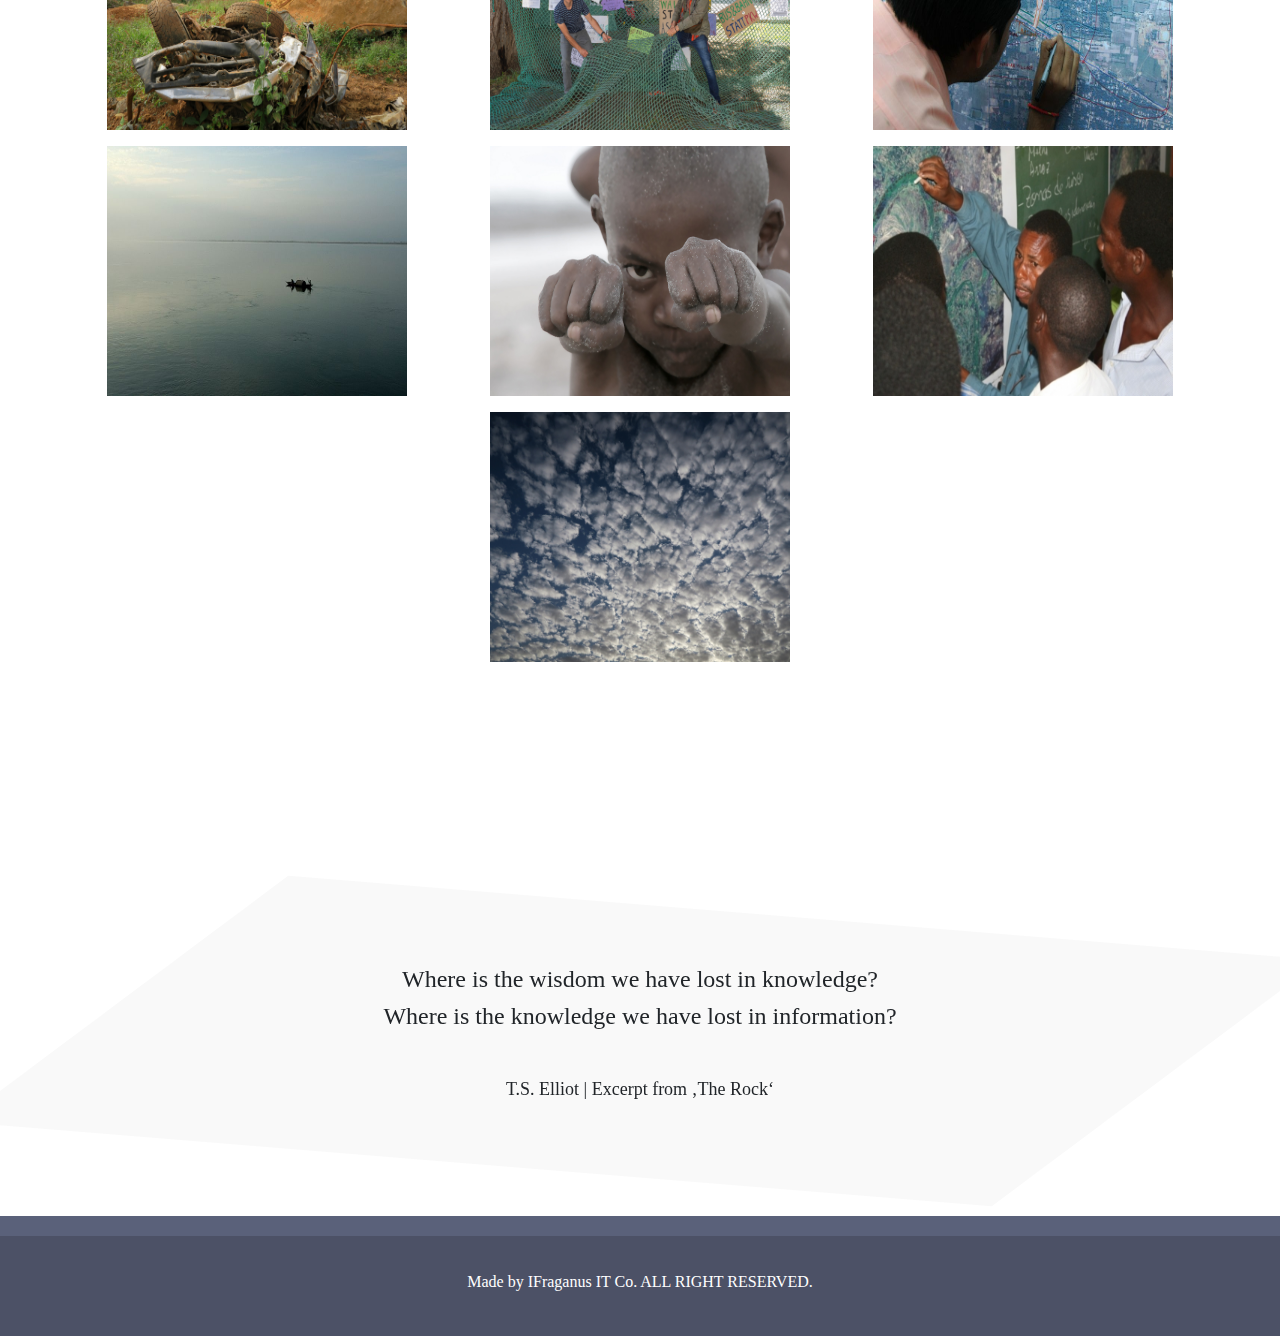
==== commit 4aff5cad: "new font" ====
--- a/index.html
+++ b/index.html
@@ -9,10 +9,13 @@
     <link rel="stylesheet" href="./css/style.css" />
     <link rel="preconnect" href="https://fonts.googleapis.com" />
     <link rel="preconnect" href="https://fonts.gstatic.com" crossorigin />
+    <link rel="preconnect" href="https://fonts.googleapis.com" />
+    <link rel="preconnect" href="https://fonts.gstatic.com" crossorigin />
     <link
-      href="https://fonts.googleapis.com/css2?family=Poppins:wght@100;200;300;400;500;600;700;800;900&display=swap"
+      href="https://fonts.googleapis.com/css2?family=Roboto+Slab:wght@100..900&display=swap"
       rel="stylesheet"
     />
+
     <link
       rel="stylesheet"
       href="https://cdnjs.cloudflare.com/ajax/libs/font-awesome/6.5.1/css/all.min.css"
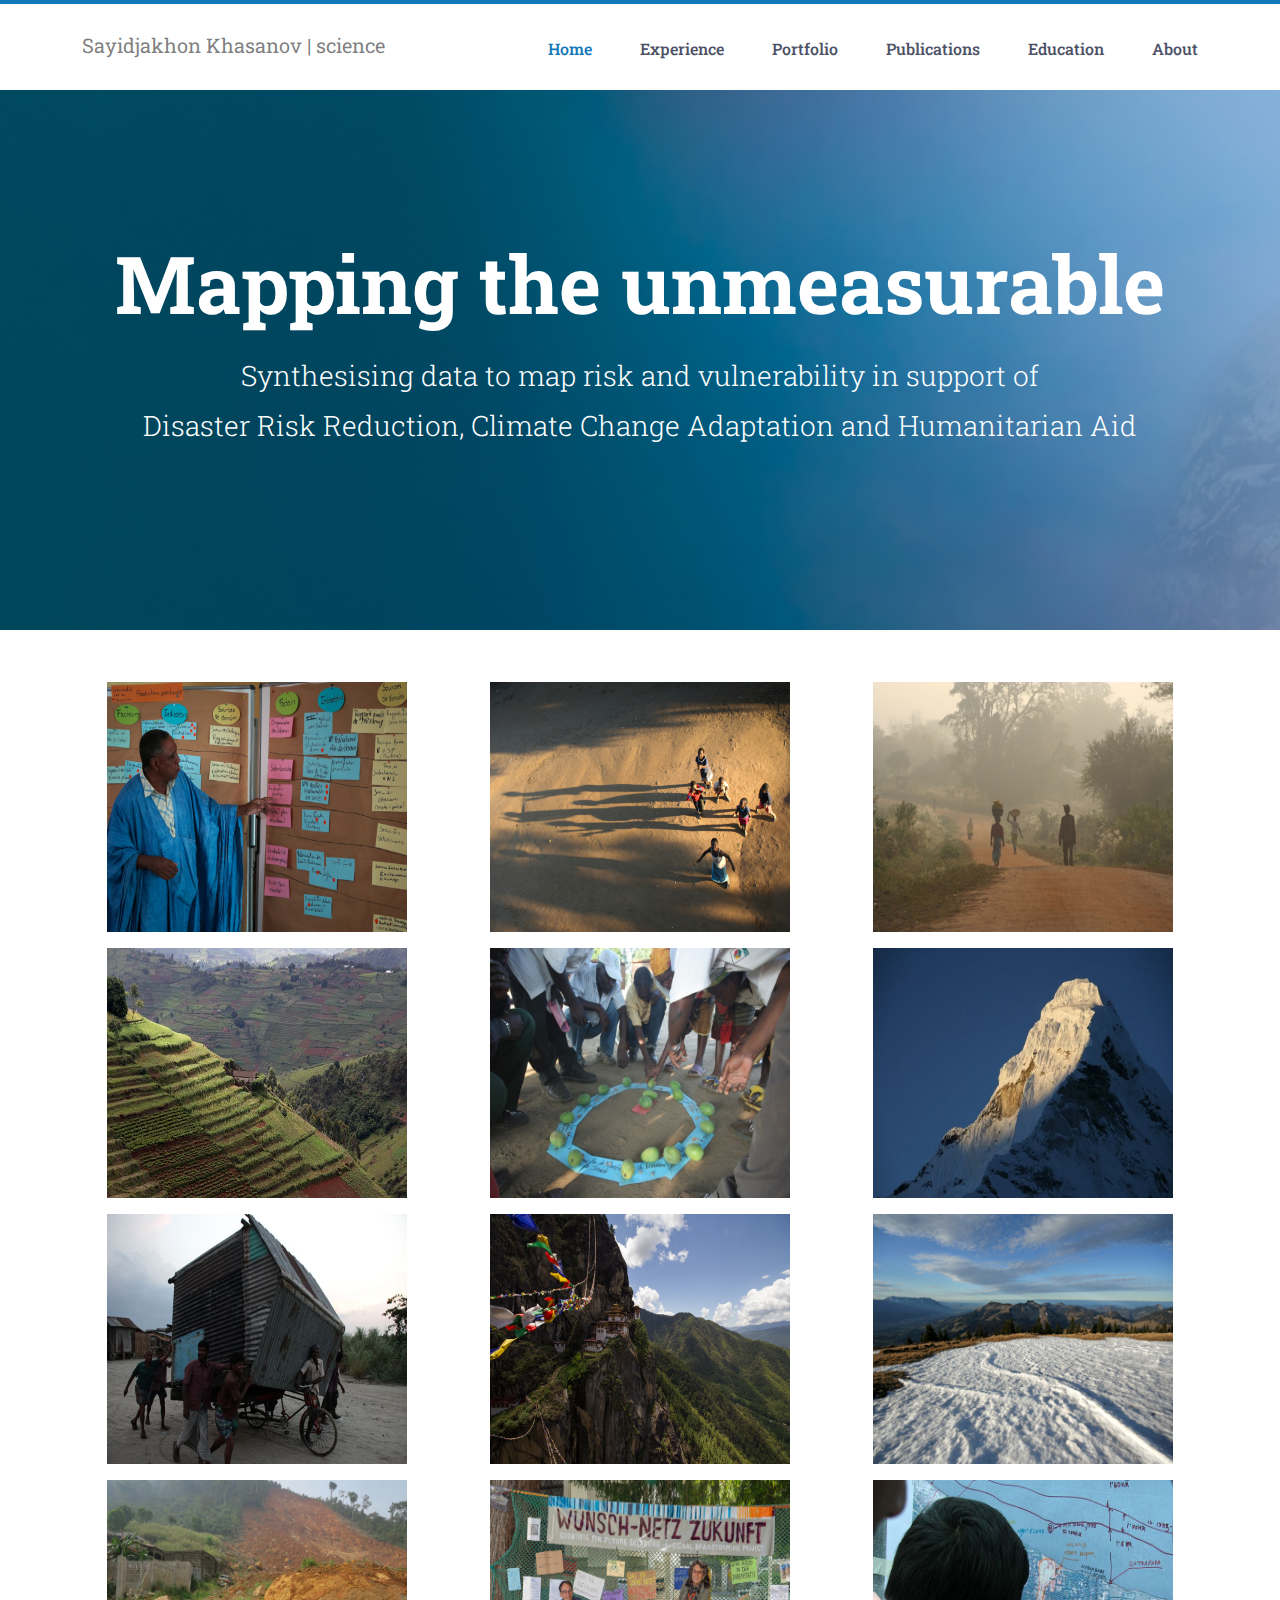
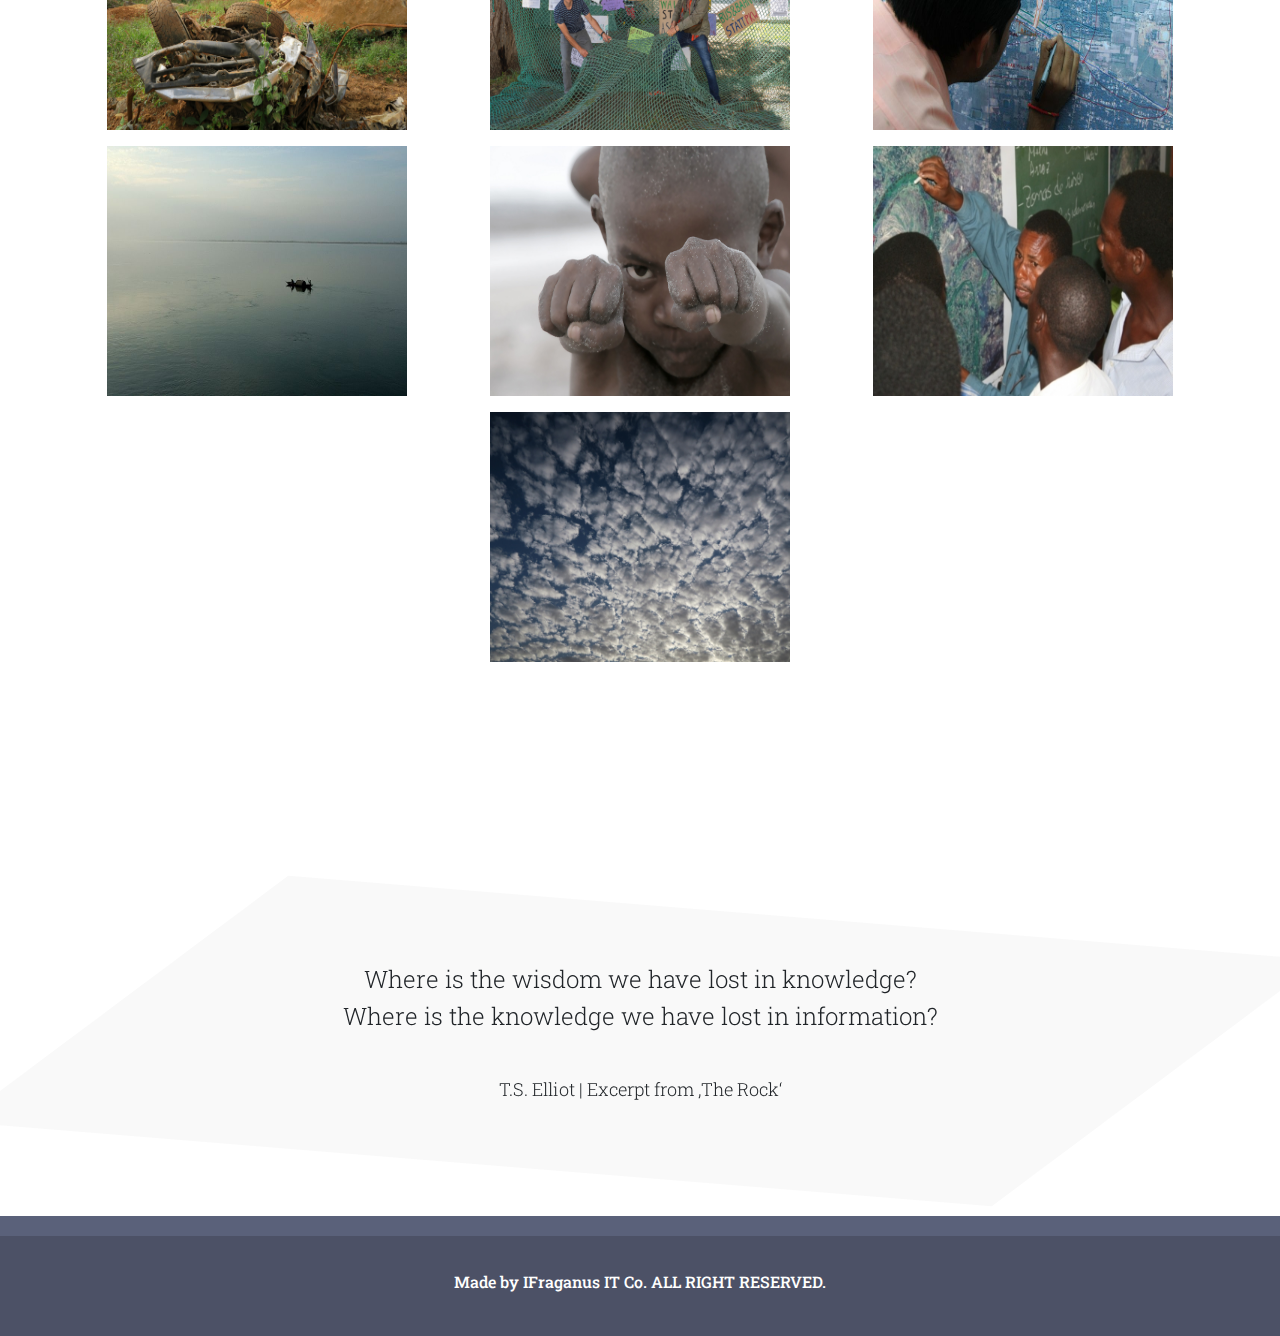
==== commit 03dbeec0: "new changes recent" ====
--- a/index.html
+++ b/index.html
@@ -7,15 +7,6 @@
     <title>Sayidjakhon Khasanov</title>
     <link rel="stylesheet" href="./css/bootstrap.css" />
     <link rel="stylesheet" href="./css/style.css" />
-    <link rel="preconnect" href="https://fonts.googleapis.com" />
-    <link rel="preconnect" href="https://fonts.gstatic.com" crossorigin />
-    <link rel="preconnect" href="https://fonts.googleapis.com" />
-    <link rel="preconnect" href="https://fonts.gstatic.com" crossorigin />
-    <link
-      href="https://fonts.googleapis.com/css2?family=Roboto+Slab:wght@100..900&display=swap"
-      rel="stylesheet"
-    />
-
     <link
       rel="stylesheet"
       href="https://cdnjs.cloudflare.com/ajax/libs/font-awesome/6.5.1/css/all.min.css"
@@ -88,32 +79,18 @@
     <!-- navbar end -->
 
     <!-- header -->
-    <header
-      class="header d-flex justify-content-center align-items-center text-white z-0"
-    >
-      <div
-        class="container d-flex flex-column align-items-center justify-content-center z-1"
-      >
-        <img
-          class="rounded-5 avatar-img"
-          src="./images/avatar-img.jpg"
-          alt=""
-        />
-        <h6 class="mt-1">Hello</h6>
-        <h1>I'm <span class="title-color">Sayidjokhon</span></h1>
-        <p class="header-info">
-          I am <span class="blue-color">Sayidjakhon Khasanov</span> head of the
-          department of <span class="blue-color">Green Growth</span> and
-          <span class="blue-color">Climate Change</span> at the Research
-          Institute of Environment and Nature Conservation Technologies
+    <header class="header d-flex justify-content-center align-items-center">
+      <div class="container">
+        <h1 class="display-1 fw-bold header-heading text-white text-center">
+          Mapping the unmeasurable
+        </h1>
+        <p class="text-center text-white fs-3 mb-2 fw-light mt-4">
+          Synthesising data to map risk and vulnerability in support of
         </p>
-        <div class="header-icons d-flex column-gap-1">
-          <a href=""><i class="fa-brands fa-telegram"></i></a>
-          <a href=""><i class="fa-brands fa-instagram"></i></a>
-          <a href=""><i class="fa-brands fa-facebook"></i></a>
-          <a href=""><i class="fa-brands fa-whatsapp"></i></a>
-          <a href=""><i class="fa-solid fa-phone"></i></a>
-        </div>
+        <p class="text-center text-white fs-3 mb-2 fw-light">
+          Disaster Risk Reduction, Climate Change Adaptation and Humanitarian
+          Aid
+        </p>
       </div>
     </header>
     <!-- header end -->
--- a/css/style.css
+++ b/css/style.css
@@ -1,5 +1,6 @@
+@import url(./fonts.css);
 * {
-  font-family: "Poppins";
+  font-family: "RobotoSlab";
   font-weight: 400;
 }
 .navbar-line {
@@ -73,14 +74,6 @@
   margin-top: 60px;
   background-attachment: fixed;
   position: relative;
-}
-.header::before {
-  content: "";
-  position: absolute;
-  top: 0;
-  width: 100%;
-  height: 100%;
-  background-color: rgba(0, 0, 0, 0.5);
 }
 .header h6 {
   font-size: 1.1rem;
